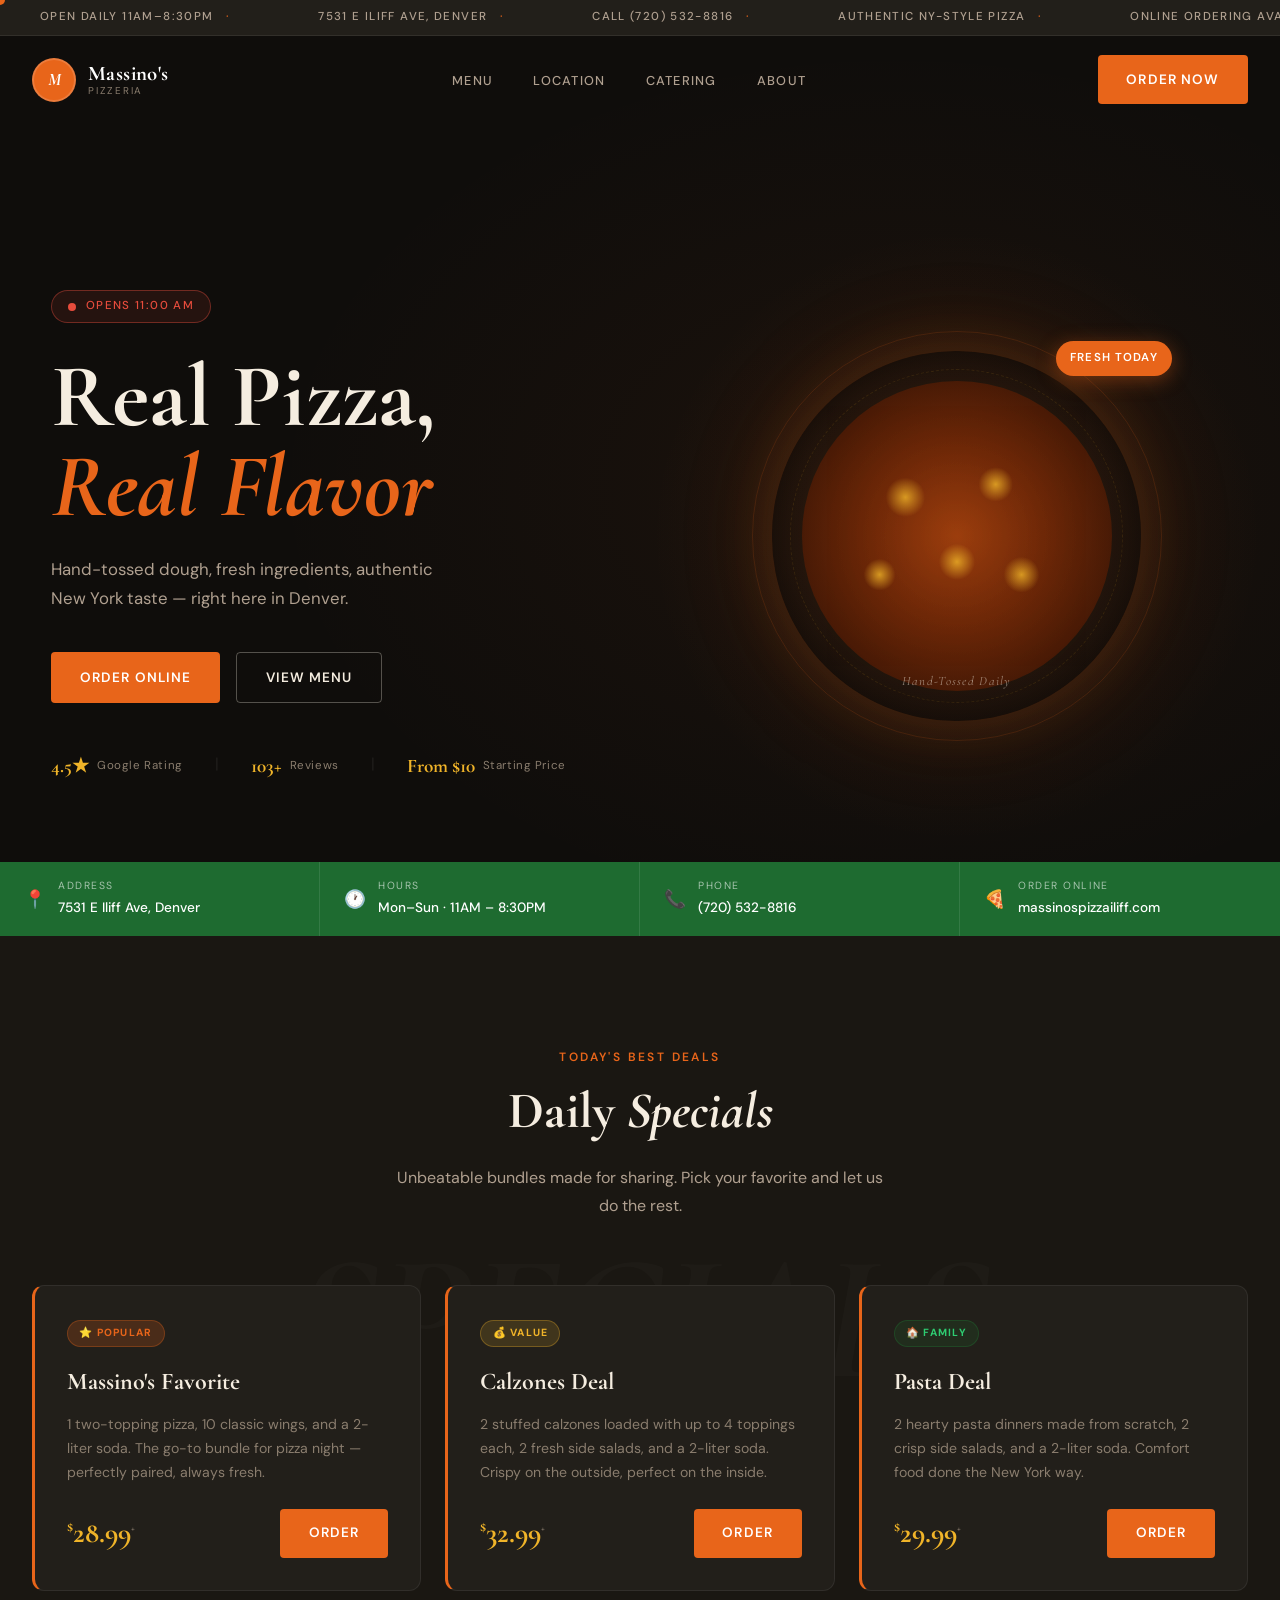
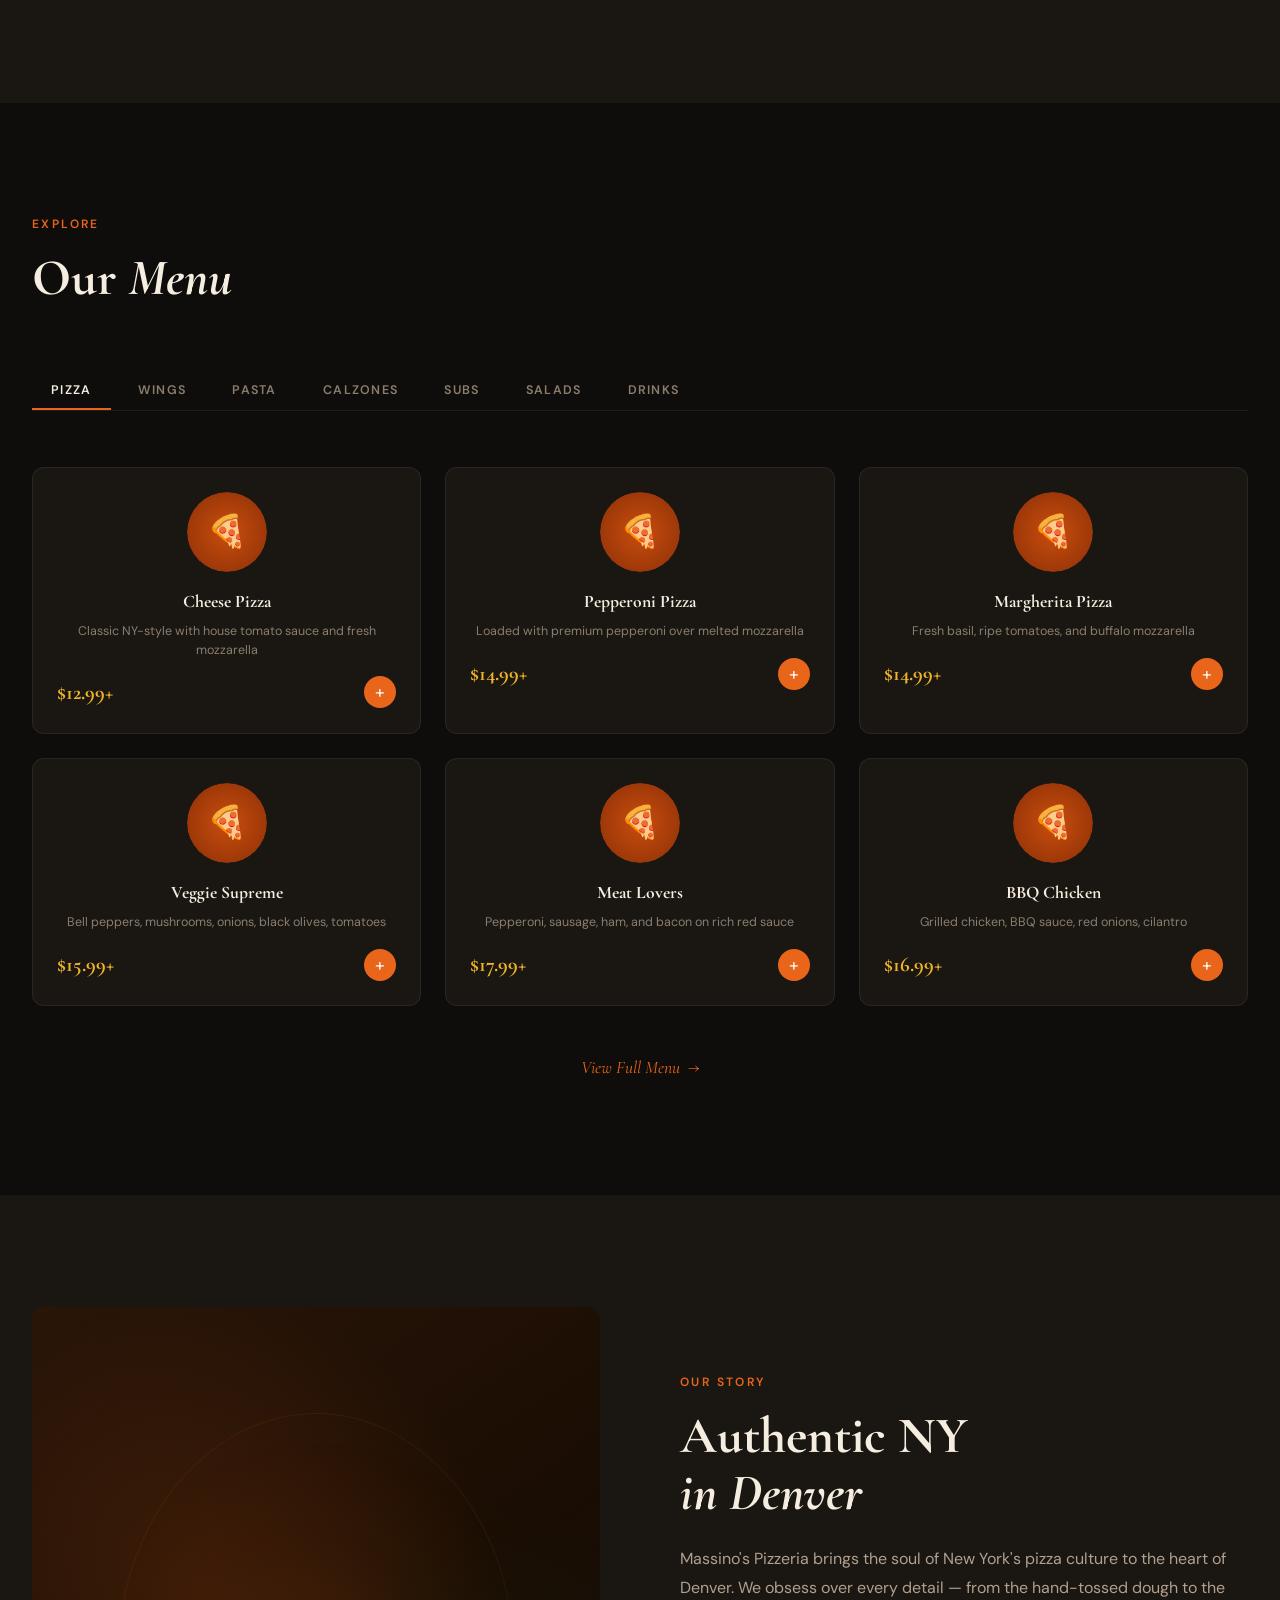
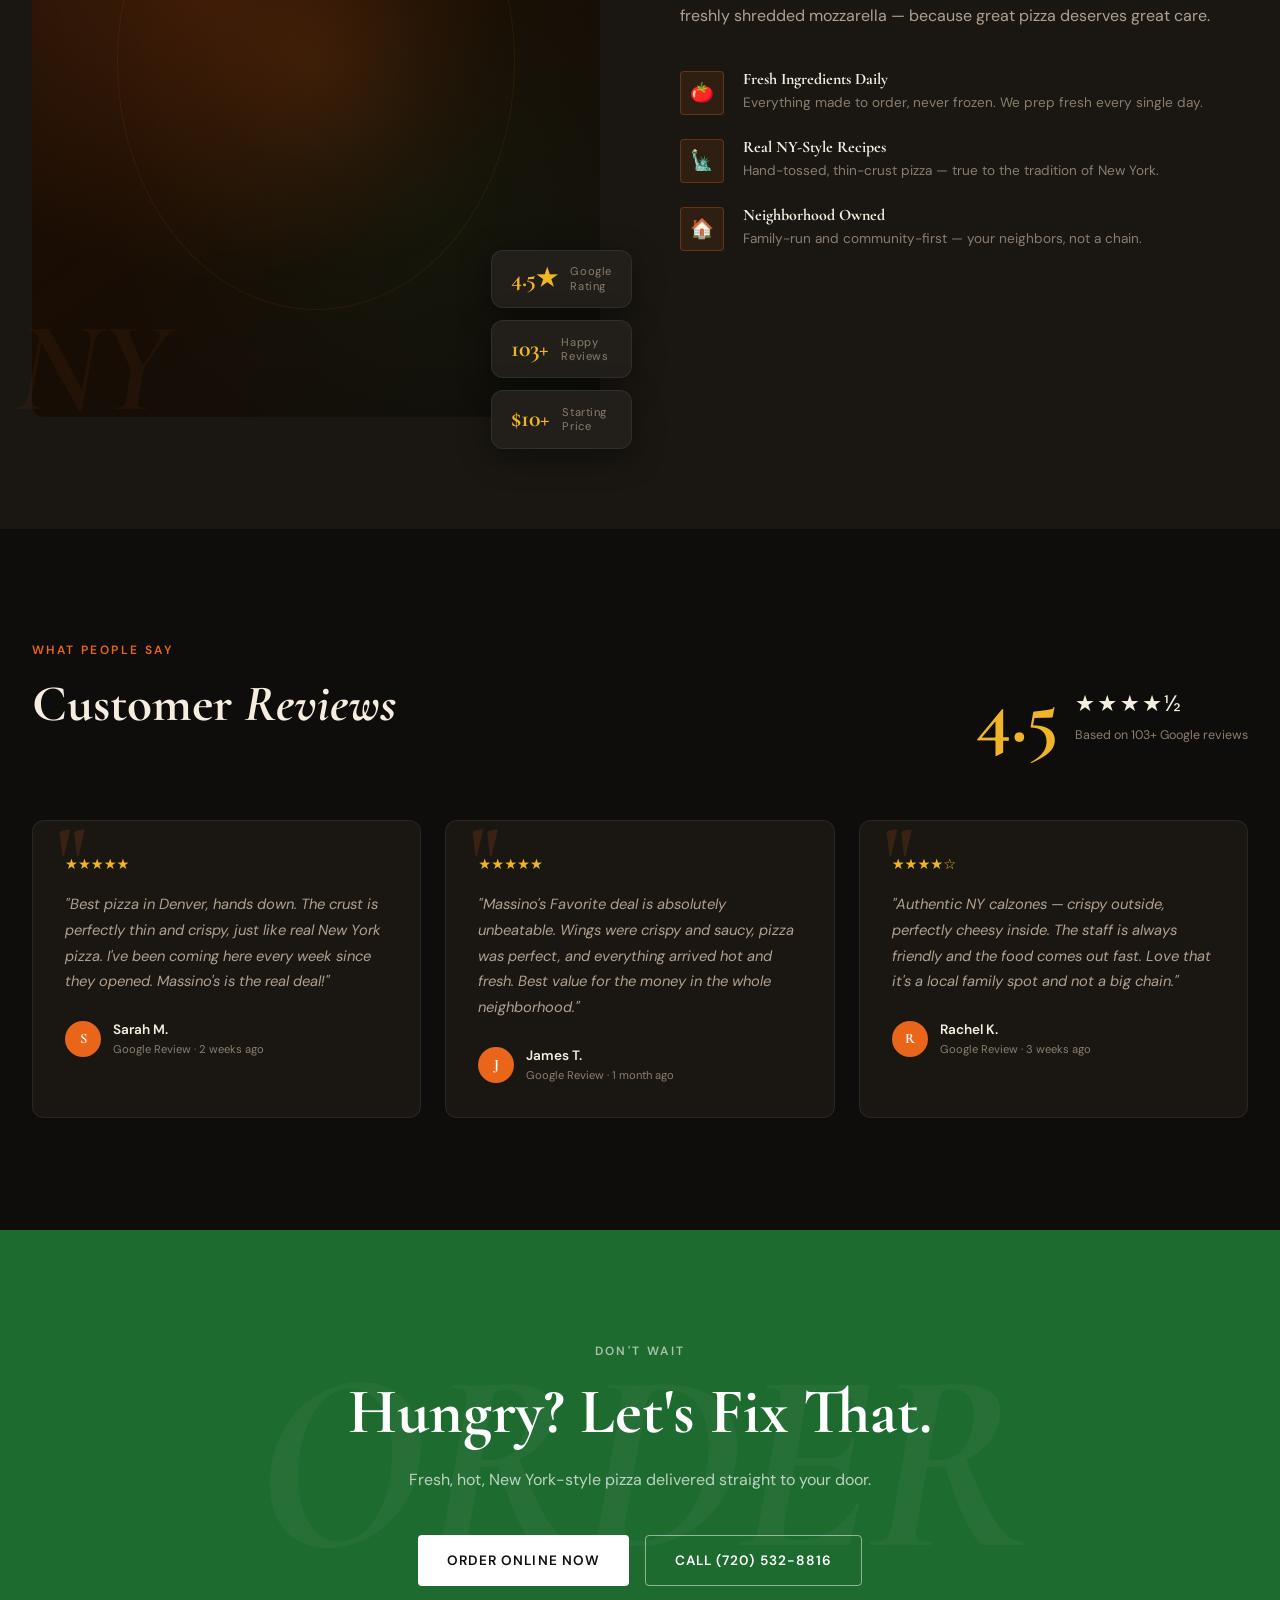
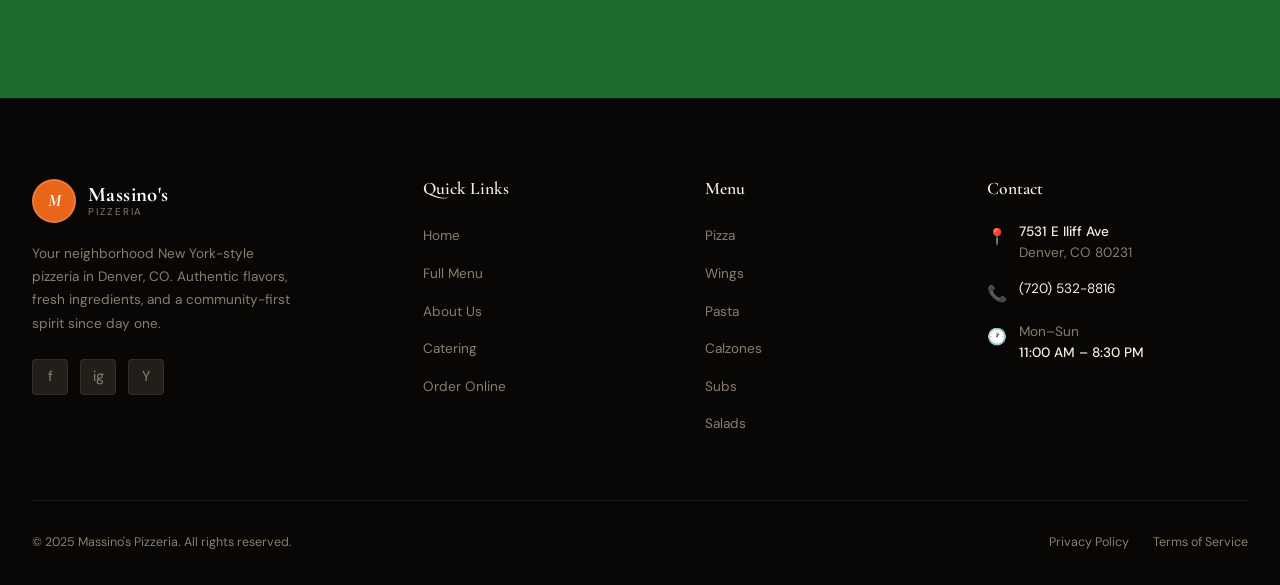
==== index.html @ 119d40a3 "Add Massino's Pizzeria complete website 5-page production-ready restaurant site: Home, Menu, About, " ====
<!DOCTYPE html>
<html lang="en">
<head>
  <meta charset="UTF-8" />
  <meta name="viewport" content="width=device-width, initial-scale=1.0" />
  <meta name="description" content="Massino's Pizzeria — Your Neighborhood NY Pizzeria in Denver, CO. Authentic New York-style pizza, calzones, pasta, and wings at 7531 E Iliff Ave." />
  <title>Massino's Pizzeria | Authentic NY-Style Pizza in Denver, CO</title>
  <link rel="stylesheet" href="styles.css" />
  <link rel="preconnect" href="https://fonts.googleapis.com" />
  <link rel="preconnect" href="https://fonts.gstatic.com" crossorigin />
  <link href="https://fonts.googleapis.com/css2?family=Cormorant+Garamond:ital,wght@0,400;0,600;0,700;1,400;1,700;1,900&family=DM+Sans:wght@300;400;500;600&display=swap" rel="stylesheet" />
</head>
<body>

<!-- Custom Cursor -->
<div id="cursor"></div>

<!-- Ticker -->
<div class="ticker-wrapper">
  <div class="ticker-track">
    <span class="ticker-item">Open Daily 11AM–8:30PM <span>·</span></span>
    <span class="ticker-item">7531 E Iliff Ave, Denver <span>·</span></span>
    <span class="ticker-item">Call (720) 532-8816 <span>·</span></span>
    <span class="ticker-item">Authentic NY-Style Pizza <span>·</span></span>
    <span class="ticker-item">Online Ordering Available <span>·</span></span>
    <span class="ticker-item">Google Rating 4.5★ <span>·</span></span>
    <span class="ticker-item">Fresh Ingredients Daily <span>·</span></span>
    <span class="ticker-item">Hand-Tossed Dough <span>·</span></span>
  </div>
</div>

<!-- Navigation -->
<nav class="nav" role="navigation" aria-label="Main navigation">
  <div class="nav-inner">
    <a href="index.html" class="nav-logo" aria-label="Massino's Pizzeria home">
      <div class="logo-badge">M</div>
      <div class="logo-text">
        <span class="logo-name">Massino's</span>
        <span class="logo-sub">Pizzeria</span>
      </div>
    </a>
    <ul class="nav-links" role="list">
      <li><a href="menu.html">Menu</a></li>
      <li><a href="about.html#location">Location</a></li>
      <li><a href="catering.html">Catering</a></li>
      <li><a href="about.html">About</a></li>
    </ul>
    <a href="menu.html" class="btn btn-primary nav-cta">Order Now</a>
    <button class="hamburger" aria-label="Open menu" aria-expanded="false">
      <span></span><span></span><span></span>
    </button>
  </div>
</nav>

<!-- Mobile Drawer -->
<div class="nav-drawer" role="dialog" aria-label="Mobile navigation">
  <a href="menu.html">Menu</a>
  <a href="about.html#location">Location</a>
  <a href="catering.html">Catering</a>
  <a href="about.html">About</a>
  <a href="menu.html" class="btn btn-primary mt-4">Order Now</a>
</div>

<!-- ==================== HERO ==================== -->
<section class="hero" aria-label="Hero">
  <div class="hero-left">
    <div class="hero-tag hero-animate">
      <div class="hero-tag-dot"></div>
      <span class="hero-tag-text">Open Now · Your Neighborhood NY Pizzeria</span>
    </div>

    <h1 class="hero-animate">
      Real Pizza,<br>
      <em>Real Flavor</em>
    </h1>

    <p class="hero-sub hero-animate">
      Hand-tossed dough, fresh ingredients, authentic New York taste — right here in Denver.
    </p>

    <div class="hero-ctas hero-animate">
      <a href="https://massinospizzailiff.com" target="_blank" rel="noopener" class="btn btn-primary">Order Online</a>
      <a href="menu.html" class="btn btn-ghost">View Menu</a>
    </div>

    <div class="hero-stats hero-animate">
      <div class="hero-stat">
        <span class="hero-stat-value">4.5★</span>
        <span class="hero-stat-label">Google Rating</span>
      </div>
      <span class="hero-stat-sep" aria-hidden="true">|</span>
      <div class="hero-stat">
        <span class="hero-stat-value">103+</span>
        <span class="hero-stat-label">Reviews</span>
      </div>
      <span class="hero-stat-sep" aria-hidden="true">|</span>
      <div class="hero-stat">
        <span class="hero-stat-value">From $10</span>
        <span class="hero-stat-label">Starting Price</span>
      </div>
    </div>
  </div>

  <div class="hero-right hero-animate">
    <div class="pizza-visual" aria-hidden="true">
      <div class="pizza-glow"></div>
      <div class="pizza-ring"></div>
      <div class="pizza-ring pizza-ring-2"></div>
      <div class="pizza-circle">
        <span class="pizza-label">Hand-Tossed Daily</span>
      </div>
      <div class="pizza-badge">Fresh Today</div>
    </div>
  </div>

  <!-- Info Bar -->
  <div class="hero-info-bar" aria-label="Business information">
    <div class="info-bar-item">
      <span class="info-bar-icon">📍</span>
      <div class="info-bar-content">
        <span class="info-bar-label">Address</span>
        <span class="info-bar-value">7531 E Iliff Ave, Denver</span>
      </div>
    </div>
    <div class="info-bar-item">
      <span class="info-bar-icon">🕐</span>
      <div class="info-bar-content">
        <span class="info-bar-label">Hours</span>
        <span class="info-bar-value">Mon–Sun · 11AM – 8:30PM</span>
      </div>
    </div>
    <div class="info-bar-item">
      <span class="info-bar-icon">📞</span>
      <div class="info-bar-content">
        <span class="info-bar-label">Phone</span>
        <span class="info-bar-value">(720) 532-8816</span>
      </div>
    </div>
    <div class="info-bar-item">
      <span class="info-bar-icon">🍕</span>
      <div class="info-bar-content">
        <span class="info-bar-label">Order Online</span>
        <span class="info-bar-value">massinospizzailiff.com</span>
      </div>
    </div>
  </div>
</section>

<!-- ==================== SPECIALS ==================== -->
<section class="specials" aria-label="Daily specials">
  <div class="container">
    <div class="section-header text-center">
      <span class="eyebrow reveal">Today's Best Deals</span>
      <h2 class="section-title reveal reveal-delay-1">Daily <em class="serif-italic">Specials</em></h2>
      <p class="reveal reveal-delay-2" style="max-width:500px;margin:0 auto;">Unbeatable bundles made for sharing. Pick your favorite and let us do the rest.</p>
    </div>

    <div class="specials-grid">
      <!-- Deal 1 -->
      <article class="deal-card reveal">
        <div class="deal-badge badge-popular">⭐ Popular</div>
        <div class="deal-name">Massino's Favorite</div>
        <div class="deal-desc">
          1 two-topping pizza, 10 classic wings, and a 2-liter soda. The go-to bundle for pizza night — perfectly paired, always fresh.
        </div>
        <div class="deal-footer">
          <div class="deal-price"><sup>$</sup>28.99<sup style="font-size:0.6rem;vertical-align:super;color:var(--muted)">+</sup></div>
          <a href="https://massinospizzailiff.com" target="_blank" rel="noopener" class="btn btn-primary">Order</a>
        </div>
      </article>

      <!-- Deal 2 -->
      <article class="deal-card reveal reveal-delay-2">
        <div class="deal-badge badge-value">💰 Value</div>
        <div class="deal-name">Calzones Deal</div>
        <div class="deal-desc">
          2 stuffed calzones loaded with up to 4 toppings each, 2 fresh side salads, and a 2-liter soda. Crispy on the outside, perfect on the inside.
        </div>
        <div class="deal-footer">
          <div class="deal-price"><sup>$</sup>32.99<sup style="font-size:0.6rem;vertical-align:super;color:var(--muted)">+</sup></div>
          <a href="https://massinospizzailiff.com" target="_blank" rel="noopener" class="btn btn-primary">Order</a>
        </div>
      </article>

      <!-- Deal 3 -->
      <article class="deal-card reveal reveal-delay-3">
        <div class="deal-badge badge-family">🏠 Family</div>
        <div class="deal-name">Pasta Deal</div>
        <div class="deal-desc">
          2 hearty pasta dinners made from scratch, 2 crisp side salads, and a 2-liter soda. Comfort food done the New York way.
        </div>
        <div class="deal-footer">
          <div class="deal-price"><sup>$</sup>29.99<sup style="font-size:0.6rem;vertical-align:super;color:var(--muted)">+</sup></div>
          <a href="https://massinospizzailiff.com" target="_blank" rel="noopener" class="btn btn-primary">Order</a>
        </div>
      </article>
    </div>
  </div>
</section>

<!-- ==================== MENU PREVIEW ==================== -->
<section class="menu-preview" id="menu-preview" aria-label="Menu preview">
  <div class="container">
    <div class="section-header">
      <span class="eyebrow reveal">Explore</span>
      <h2 class="section-title reveal reveal-delay-1">Our <em class="serif-italic">Menu</em></h2>
    </div>

    <div class="category-tabs home-tabs reveal" role="tablist" aria-label="Menu categories">
      <button class="tab-btn" data-tab="pizza" role="tab">Pizza</button>
      <button class="tab-btn" data-tab="wings" role="tab">Wings</button>
      <button class="tab-btn" data-tab="pasta" role="tab">Pasta</button>
      <button class="tab-btn" data-tab="calzones" role="tab">Calzones</button>
      <button class="tab-btn" data-tab="subs" role="tab">Subs</button>
      <button class="tab-btn" data-tab="salads" role="tab">Salads</button>
      <button class="tab-btn" data-tab="drinks" role="tab">Drinks</button>
    </div>

    <!-- Pizza -->
    <div class="menu-grid home-tab-content" data-tab-content="pizza">
      <article class="menu-item-card reveal">
        <div class="item-img"><div class="item-img-placeholder item-img-pizza">🍕</div></div>
        <div class="item-body">
          <div class="item-name">Cheese Pizza</div>
          <div class="item-desc">Classic NY-style with house tomato sauce and fresh mozzarella</div>
          <div class="item-footer">
            <span class="item-price">$12.99+</span>
            <a href="https://massinospizzailiff.com" target="_blank" rel="noopener" class="item-add-btn" aria-label="Order Cheese Pizza">+</a>
          </div>
        </div>
      </article>
      <article class="menu-item-card reveal reveal-delay-1">
        <div class="item-img"><div class="item-img-placeholder item-img-pizza">🍕</div></div>
        <div class="item-body">
          <div class="item-name">Pepperoni Pizza</div>
          <div class="item-desc">Loaded with premium pepperoni over melted mozzarella</div>
          <div class="item-footer">
            <span class="item-price">$14.99+</span>
            <a href="https://massinospizzailiff.com" target="_blank" rel="noopener" class="item-add-btn" aria-label="Order Pepperoni Pizza">+</a>
          </div>
        </div>
      </article>
      <article class="menu-item-card reveal reveal-delay-2">
        <div class="item-img"><div class="item-img-placeholder item-img-pizza">🍕</div></div>
        <div class="item-body">
          <div class="item-name">Margherita Pizza</div>
          <div class="item-desc">Fresh basil, ripe tomatoes, and buffalo mozzarella</div>
          <div class="item-footer">
            <span class="item-price">$14.99+</span>
            <a href="https://massinospizzailiff.com" target="_blank" rel="noopener" class="item-add-btn" aria-label="Order Margherita Pizza">+</a>
          </div>
        </div>
      </article>
      <article class="menu-item-card reveal reveal-delay-3">
        <div class="item-img"><div class="item-img-placeholder item-img-pizza">🍕</div></div>
        <div class="item-body">
          <div class="item-name">Veggie Supreme</div>
          <div class="item-desc">Bell peppers, mushrooms, onions, black olives, tomatoes</div>
          <div class="item-footer">
            <span class="item-price">$15.99+</span>
            <a href="https://massinospizzailiff.com" target="_blank" rel="noopener" class="item-add-btn" aria-label="Order Veggie Supreme">+</a>
          </div>
        </div>
      </article>
      <article class="menu-item-card reveal reveal-delay-4">
        <div class="item-img"><div class="item-img-placeholder item-img-pizza">🍕</div></div>
        <div class="item-body">
          <div class="item-name">Meat Lovers</div>
          <div class="item-desc">Pepperoni, sausage, ham, and bacon on rich red sauce</div>
          <div class="item-footer">
            <span class="item-price">$17.99+</span>
            <a href="https://massinospizzailiff.com" target="_blank" rel="noopener" class="item-add-btn" aria-label="Order Meat Lovers">+</a>
          </div>
        </div>
      </article>
      <article class="menu-item-card reveal reveal-delay-5">
        <div class="item-img"><div class="item-img-placeholder item-img-pizza">🍕</div></div>
        <div class="item-body">
          <div class="item-name">BBQ Chicken</div>
          <div class="item-desc">Grilled chicken, BBQ sauce, red onions, cilantro</div>
          <div class="item-footer">
            <span class="item-price">$16.99+</span>
            <a href="https://massinospizzailiff.com" target="_blank" rel="noopener" class="item-add-btn" aria-label="Order BBQ Chicken Pizza">+</a>
          </div>
        </div>
      </article>
    </div>

    <!-- Wings -->
    <div class="menu-grid home-tab-content" data-tab-content="wings">
      <article class="menu-item-card reveal">
        <div class="item-img"><div class="item-img-placeholder item-img-wings">🍗</div></div>
        <div class="item-body">
          <div class="item-name">Buffalo Wings</div>
          <div class="item-desc">Classic buffalo sauce, crispy fried, served with bleu cheese</div>
          <div class="item-footer">
            <span class="item-price">$10.99+</span>
            <a href="https://massinospizzailiff.com" target="_blank" rel="noopener" class="item-add-btn">+</a>
          </div>
        </div>
      </article>
      <article class="menu-item-card reveal reveal-delay-1">
        <div class="item-img"><div class="item-img-placeholder item-img-wings">🍗</div></div>
        <div class="item-body">
          <div class="item-name">Garlic Parmesan</div>
          <div class="item-desc">Buttery garlic parmesan glaze, crispy and golden</div>
          <div class="item-footer">
            <span class="item-price">$11.99+</span>
            <a href="https://massinospizzailiff.com" target="_blank" rel="noopener" class="item-add-btn">+</a>
          </div>
        </div>
      </article>
      <article class="menu-item-card reveal reveal-delay-2">
        <div class="item-img"><div class="item-img-placeholder item-img-wings">🍗</div></div>
        <div class="item-body">
          <div class="item-name">BBQ Wings</div>
          <div class="item-desc">Smoky sweet BBQ sauce on perfectly cooked wings</div>
          <div class="item-footer">
            <span class="item-price">$10.99+</span>
            <a href="https://massinospizzailiff.com" target="_blank" rel="noopener" class="item-add-btn">+</a>
          </div>
        </div>
      </article>
      <article class="menu-item-card reveal reveal-delay-3">
        <div class="item-img"><div class="item-img-placeholder item-img-wings">🍗</div></div>
        <div class="item-body">
          <div class="item-name">Honey Hot Wings</div>
          <div class="item-desc">Sweet honey with a slow-building kick of heat</div>
          <div class="item-footer">
            <span class="item-price">$11.99+</span>
            <a href="https://massinospizzailiff.com" target="_blank" rel="noopener" class="item-add-btn">+</a>
          </div>
        </div>
      </article>
      <article class="menu-item-card reveal reveal-delay-4">
        <div class="item-img"><div class="item-img-placeholder item-img-wings">🍗</div></div>
        <div class="item-body">
          <div class="item-name">Lemon Pepper</div>
          <div class="item-desc">Zesty lemon pepper seasoning, light and bright</div>
          <div class="item-footer">
            <span class="item-price">$11.99+</span>
            <a href="https://massinospizzailiff.com" target="_blank" rel="noopener" class="item-add-btn">+</a>
          </div>
        </div>
      </article>
      <article class="menu-item-card reveal reveal-delay-5">
        <div class="item-img"><div class="item-img-placeholder item-img-wings">🍗</div></div>
        <div class="item-body">
          <div class="item-name">Plain Wings</div>
          <div class="item-desc">Perfectly seasoned, no sauce — let the crunch speak</div>
          <div class="item-footer">
            <span class="item-price">$9.99+</span>
            <a href="https://massinospizzailiff.com" target="_blank" rel="noopener" class="item-add-btn">+</a>
          </div>
        </div>
      </article>
    </div>

    <!-- Pasta -->
    <div class="menu-grid home-tab-content" data-tab-content="pasta">
      <article class="menu-item-card reveal">
        <div class="item-img"><div class="item-img-placeholder item-img-pasta">🍝</div></div>
        <div class="item-body">
          <div class="item-name">Spaghetti Marinara</div>
          <div class="item-desc">Al dente spaghetti tossed in house-made marinara sauce</div>
          <div class="item-footer">
            <span class="item-price">$13.99</span>
            <a href="https://massinospizzailiff.com" target="_blank" rel="noopener" class="item-add-btn">+</a>
          </div>
        </div>
      </article>
      <article class="menu-item-card reveal reveal-delay-1">
        <div class="item-img"><div class="item-img-placeholder item-img-pasta">🍝</div></div>
        <div class="item-body">
          <div class="item-name">Penne Bolognese</div>
          <div class="item-desc">Slow-cooked meat sauce over ridged penne pasta</div>
          <div class="item-footer">
            <span class="item-price">$14.99</span>
            <a href="https://massinospizzailiff.com" target="_blank" rel="noopener" class="item-add-btn">+</a>
          </div>
        </div>
      </article>
      <article class="menu-item-card reveal reveal-delay-2">
        <div class="item-img"><div class="item-img-placeholder item-img-pasta">🍝</div></div>
        <div class="item-body">
          <div class="item-name">Fettuccine Alfredo</div>
          <div class="item-desc">Silky cream sauce, parmesan, fresh herbs</div>
          <div class="item-footer">
            <span class="item-price">$13.99</span>
            <a href="https://massinospizzailiff.com" target="_blank" rel="noopener" class="item-add-btn">+</a>
          </div>
        </div>
      </article>
      <article class="menu-item-card reveal reveal-delay-3">
        <div class="item-img"><div class="item-img-placeholder item-img-pasta">🍝</div></div>
        <div class="item-body">
          <div class="item-name">Baked Ziti</div>
          <div class="item-desc">Ziti baked with ricotta, marinara, and melted mozzarella</div>
          <div class="item-footer">
            <span class="item-price">$14.99</span>
            <a href="https://massinospizzailiff.com" target="_blank" rel="noopener" class="item-add-btn">+</a>
          </div>
        </div>
      </article>
      <article class="menu-item-card reveal reveal-delay-4">
        <div class="item-img"><div class="item-img-placeholder item-img-pasta">🍝</div></div>
        <div class="item-body">
          <div class="item-name">Chicken Parmigiana</div>
          <div class="item-desc">Breaded chicken, marinara, melted mozzarella over spaghetti</div>
          <div class="item-footer">
            <span class="item-price">$16.99</span>
            <a href="https://massinospizzailiff.com" target="_blank" rel="noopener" class="item-add-btn">+</a>
          </div>
        </div>
      </article>
      <article class="menu-item-card reveal reveal-delay-5">
        <div class="item-img"><div class="item-img-placeholder item-img-pasta">🍝</div></div>
        <div class="item-body">
          <div class="item-name">Lasagna</div>
          <div class="item-desc">Layered meat lasagna with béchamel and house marinara</div>
          <div class="item-footer">
            <span class="item-price">$15.99</span>
            <a href="https://massinospizzailiff.com" target="_blank" rel="noopener" class="item-add-btn">+</a>
          </div>
        </div>
      </article>
    </div>

    <!-- Calzones -->
    <div class="menu-grid home-tab-content" data-tab-content="calzones">
      <article class="menu-item-card reveal">
        <div class="item-img"><div class="item-img-placeholder item-img-calzone">🫓</div></div>
        <div class="item-body">
          <div class="item-name">Classic Calzone</div>
          <div class="item-desc">Ricotta, mozzarella, and your choice of 2 toppings</div>
          <div class="item-footer">
            <span class="item-price">$14.99+</span>
            <a href="https://massinospizzailiff.com" target="_blank" rel="noopener" class="item-add-btn">+</a>
          </div>
        </div>
      </article>
      <article class="menu-item-card reveal reveal-delay-1">
        <div class="item-img"><div class="item-img-placeholder item-img-calzone">🫓</div></div>
        <div class="item-body">
          <div class="item-name">Meat Calzone</div>
          <div class="item-desc">Pepperoni, sausage, ham, ricotta, mozzarella</div>
          <div class="item-footer">
            <span class="item-price">$16.99+</span>
            <a href="https://massinospizzailiff.com" target="_blank" rel="noopener" class="item-add-btn">+</a>
          </div>
        </div>
      </article>
      <article class="menu-item-card reveal reveal-delay-2">
        <div class="item-img"><div class="item-img-placeholder item-img-calzone">🫓</div></div>
        <div class="item-body">
          <div class="item-name">Veggie Calzone</div>
          <div class="item-desc">Spinach, mushrooms, peppers, ricotta, fresh mozzarella</div>
          <div class="item-footer">
            <span class="item-price">$15.99</span>
            <a href="https://massinospizzailiff.com" target="_blank" rel="noopener" class="item-add-btn">+</a>
          </div>
        </div>
      </article>
      <article class="menu-item-card reveal reveal-delay-3">
        <div class="item-img"><div class="item-img-placeholder item-img-calzone">🫓</div></div>
        <div class="item-body">
          <div class="item-name">Chicken Calzone</div>
          <div class="item-desc">Grilled chicken, roasted garlic, spinach, and mozzarella</div>
          <div class="item-footer">
            <span class="item-price">$16.99</span>
            <a href="https://massinospizzailiff.com" target="_blank" rel="noopener" class="item-add-btn">+</a>
          </div>
        </div>
      </article>
      <article class="menu-item-card reveal reveal-delay-4">
        <div class="item-img"><div class="item-img-placeholder item-img-calzone">🫓</div></div>
        <div class="item-body">
          <div class="item-name">Stromboli</div>
          <div class="item-desc">Rolled dough stuffed with Italian meats and provolone</div>
          <div class="item-footer">
            <span class="item-price">$15.99+</span>
            <a href="https://massinospizzailiff.com" target="_blank" rel="noopener" class="item-add-btn">+</a>
          </div>
        </div>
      </article>
      <article class="menu-item-card reveal reveal-delay-5">
        <div class="item-img"><div class="item-img-placeholder item-img-calzone">🫓</div></div>
        <div class="item-body">
          <div class="item-name">Buffalo Chicken Calzone</div>
          <div class="item-desc">Buffalo chicken, bleu cheese, celery, and mozzarella</div>
          <div class="item-footer">
            <span class="item-price">$16.99</span>
            <a href="https://massinospizzailiff.com" target="_blank" rel="noopener" class="item-add-btn">+</a>
          </div>
        </div>
      </article>
    </div>

    <!-- Subs -->
    <div class="menu-grid home-tab-content" data-tab-content="subs">
      <article class="menu-item-card reveal">
        <div class="item-img"><div class="item-img-placeholder item-img-sub">🥖</div></div>
        <div class="item-body">
          <div class="item-name">Italian Sub</div>
          <div class="item-desc">Ham, salami, capicola, provolone, lettuce, tomato</div>
          <div class="item-footer">
            <span class="item-price">$10.99</span>
            <a href="https://massinospizzailiff.com" target="_blank" rel="noopener" class="item-add-btn">+</a>
          </div>
        </div>
      </article>
      <article class="menu-item-card reveal reveal-delay-1">
        <div class="item-img"><div class="item-img-placeholder item-img-sub">🥖</div></div>
        <div class="item-body">
          <div class="item-name">Chicken Parm Sub</div>
          <div class="item-desc">Crispy chicken, marinara, and melted mozzarella on a hoagie</div>
          <div class="item-footer">
            <span class="item-price">$12.99</span>
            <a href="https://massinospizzailiff.com" target="_blank" rel="noopener" class="item-add-btn">+</a>
          </div>
        </div>
      </article>
      <article class="menu-item-card reveal reveal-delay-2">
        <div class="item-img"><div class="item-img-placeholder item-img-sub">🥖</div></div>
        <div class="item-body">
          <div class="item-name">Meatball Sub</div>
          <div class="item-desc">House-made meatballs, marinara sauce, melted provolone</div>
          <div class="item-footer">
            <span class="item-price">$11.99</span>
            <a href="https://massinospizzailiff.com" target="_blank" rel="noopener" class="item-add-btn">+</a>
          </div>
        </div>
      </article>
      <article class="menu-item-card reveal reveal-delay-3">
        <div class="item-img"><div class="item-img-placeholder item-img-sub">🥖</div></div>
        <div class="item-body">
          <div class="item-name">Philly Cheesesteak</div>
          <div class="item-desc">Sliced beef, peppers, onions, and melted cheese whiz</div>
          <div class="item-footer">
            <span class="item-price">$13.99</span>
            <a href="https://massinospizzailiff.com" target="_blank" rel="noopener" class="item-add-btn">+</a>
          </div>
        </div>
      </article>
      <article class="menu-item-card reveal reveal-delay-4">
        <div class="item-img"><div class="item-img-placeholder item-img-sub">🥖</div></div>
        <div class="item-body">
          <div class="item-name">Turkey Club Sub</div>
          <div class="item-desc">Turkey breast, bacon, Swiss, lettuce, tomato, avocado</div>
          <div class="item-footer">
            <span class="item-price">$12.99</span>
            <a href="https://massinospizzailiff.com" target="_blank" rel="noopener" class="item-add-btn">+</a>
          </div>
        </div>
      </article>
      <article class="menu-item-card reveal reveal-delay-5">
        <div class="item-img"><div class="item-img-placeholder item-img-sub">🥖</div></div>
        <div class="item-body">
          <div class="item-name">Veggie Sub</div>
          <div class="item-desc">Roasted vegetables, fresh mozzarella, pesto, balsamic</div>
          <div class="item-footer">
            <span class="item-price">$10.99</span>
            <a href="https://massinospizzailiff.com" target="_blank" rel="noopener" class="item-add-btn">+</a>
          </div>
        </div>
      </article>
    </div>

    <!-- Salads -->
    <div class="menu-grid home-tab-content" data-tab-content="salads">
      <article class="menu-item-card reveal">
        <div class="item-img"><div class="item-img-placeholder item-img-salad">🥗</div></div>
        <div class="item-body">
          <div class="item-name">Garden Salad</div>
          <div class="item-desc">Mixed greens, tomatoes, cucumbers, croutons, choice of dressing</div>
          <div class="item-footer">
            <span class="item-price">$7.99</span>
            <a href="https://massinospizzailiff.com" target="_blank" rel="noopener" class="item-add-btn">+</a>
          </div>
        </div>
      </article>
      <article class="menu-item-card reveal reveal-delay-1">
        <div class="item-img"><div class="item-img-placeholder item-img-salad">🥗</div></div>
        <div class="item-body">
          <div class="item-name">Caesar Salad</div>
          <div class="item-desc">Romaine, house Caesar dressing, parmesan, croutons</div>
          <div class="item-footer">
            <span class="item-price">$8.99</span>
            <a href="https://massinospizzailiff.com" target="_blank" rel="noopener" class="item-add-btn">+</a>
          </div>
        </div>
      </article>
      <article class="menu-item-card reveal reveal-delay-2">
        <div class="item-img"><div class="item-img-placeholder item-img-salad">🥗</div></div>
        <div class="item-body">
          <div class="item-name">Antipasto Salad</div>
          <div class="item-desc">Mixed greens, salami, pepperoncini, olives, provolone</div>
          <div class="item-footer">
            <span class="item-price">$10.99</span>
            <a href="https://massinospizzailiff.com" target="_blank" rel="noopener" class="item-add-btn">+</a>
          </div>
        </div>
      </article>
      <article class="menu-item-card reveal reveal-delay-3">
        <div class="item-img"><div class="item-img-placeholder item-img-salad">🥗</div></div>
        <div class="item-body">
          <div class="item-name">Grilled Chicken Salad</div>
          <div class="item-desc">Fresh grilled chicken over romaine with Italian dressing</div>
          <div class="item-footer">
            <span class="item-price">$11.99</span>
            <a href="https://massinospizzailiff.com" target="_blank" rel="noopener" class="item-add-btn">+</a>
          </div>
        </div>
      </article>
      <article class="menu-item-card reveal reveal-delay-4">
        <div class="item-img"><div class="item-img-placeholder item-img-salad">🥗</div></div>
        <div class="item-body">
          <div class="item-name">Greek Salad</div>
          <div class="item-desc">Feta, olives, red onion, tomatoes, cucumbers, Greek dressing</div>
          <div class="item-footer">
            <span class="item-price">$10.99</span>
            <a href="https://massinospizzailiff.com" target="_blank" rel="noopener" class="item-add-btn">+</a>
          </div>
        </div>
      </article>
      <article class="menu-item-card reveal reveal-delay-5">
        <div class="item-img"><div class="item-img-placeholder item-img-salad">🥗</div></div>
        <div class="item-body">
          <div class="item-name">Side Salad</div>
          <div class="item-desc">Small house salad, perfect alongside any entrée</div>
          <div class="item-footer">
            <span class="item-price">$4.99</span>
            <a href="https://massinospizzailiff.com" target="_blank" rel="noopener" class="item-add-btn">+</a>
          </div>
        </div>
      </article>
    </div>

    <!-- Drinks -->
    <div class="menu-grid home-tab-content" data-tab-content="drinks">
      <article class="menu-item-card reveal">
        <div class="item-img"><div class="item-img-placeholder item-img-drink">🥤</div></div>
        <div class="item-body">
          <div class="item-name">2-Liter Soda</div>
          <div class="item-desc">Coke, Diet Coke, Sprite, Lemonade, or Root Beer</div>
          <div class="item-footer">
            <span class="item-price">$3.99</span>
            <a href="https://massinospizzailiff.com" target="_blank" rel="noopener" class="item-add-btn">+</a>
          </div>
        </div>
      </article>
      <article class="menu-item-card reveal reveal-delay-1">
        <div class="item-img"><div class="item-img-placeholder item-img-drink">🥤</div></div>
        <div class="item-body">
          <div class="item-name">Bottled Water</div>
          <div class="item-desc">Ice-cold purified water</div>
          <div class="item-footer">
            <span class="item-price">$1.99</span>
            <a href="https://massinospizzailiff.com" target="_blank" rel="noopener" class="item-add-btn">+</a>
          </div>
        </div>
      </article>
      <article class="menu-item-card reveal reveal-delay-2">
        <div class="item-img"><div class="item-img-placeholder item-img-drink">🥤</div></div>
        <div class="item-body">
          <div class="item-name">Fountain Drink</div>
          <div class="item-desc">Small, medium, or large — your choice of flavors</div>
          <div class="item-footer">
            <span class="item-price">$2.49+</span>
            <a href="https://massinospizzailiff.com" target="_blank" rel="noopener" class="item-add-btn">+</a>
          </div>
        </div>
      </article>
    </div>

    <div class="menu-view-all mt-6 reveal">
      <a href="menu.html">View Full Menu</a>
    </div>
  </div>
</section>

<!-- ==================== ABOUT SNIPPET ==================== -->
<section class="about-snippet" aria-label="About us">
  <div class="container">
    <div class="about-grid">
      <div class="about-visual reveal">
        <div class="about-visual-main" aria-hidden="true"></div>
        <div class="about-visual-deco" aria-hidden="true">NY</div>
        <div class="about-stat-cards" aria-label="Restaurant stats">
          <div class="about-stat-card">
            <div class="about-stat-card-value">4.5★</div>
            <div class="about-stat-card-label">Google<br>Rating</div>
          </div>
          <div class="about-stat-card">
            <div class="about-stat-card-value">103+</div>
            <div class="about-stat-card-label">Happy<br>Reviews</div>
          </div>
          <div class="about-stat-card">
            <div class="about-stat-card-value">$10+</div>
            <div class="about-stat-card-label">Starting<br>Price</div>
          </div>
        </div>
      </div>

      <div class="about-content">
        <span class="eyebrow reveal">Our Story</span>
        <h2 class="section-title reveal reveal-delay-1">Authentic NY<br><em class="serif-italic">in Denver</em></h2>
        <p class="reveal reveal-delay-2">
          Massino's Pizzeria brings the soul of New York's pizza culture to the heart of Denver. We obsess over every detail — from the hand-tossed dough to the freshly shredded mozzarella — because great pizza deserves great care.
        </p>
        <div class="about-features">
          <div class="about-feature reveal reveal-delay-2">
            <div class="about-feature-icon">🍅</div>
            <div class="about-feature-text">
              <h4>Fresh Ingredients Daily</h4>
              <p>Everything made to order, never frozen. We prep fresh every single day.</p>
            </div>
          </div>
          <div class="about-feature reveal reveal-delay-3">
            <div class="about-feature-icon">🗽</div>
            <div class="about-feature-text">
              <h4>Real NY-Style Recipes</h4>
              <p>Hand-tossed, thin-crust pizza — true to the tradition of New York.</p>
            </div>
          </div>
          <div class="about-feature reveal reveal-delay-4">
            <div class="about-feature-icon">🏠</div>
            <div class="about-feature-text">
              <h4>Neighborhood Owned</h4>
              <p>Family-run and community-first — your neighbors, not a chain.</p>
            </div>
          </div>
        </div>
        <a href="about.html" class="btn btn-ghost mt-6 reveal reveal-delay-5">Learn Our Story</a>
      </div>
    </div>
  </div>
</section>

<!-- ==================== REVIEWS ==================== -->
<section class="reviews" aria-label="Customer reviews">
  <div class="container">
    <div class="reviews-header">
      <div>
        <span class="eyebrow reveal">What People Say</span>
        <h2 class="section-title reveal reveal-delay-1">Customer <em class="serif-italic">Reviews</em></h2>
      </div>
      <div class="rating-display reveal">
        <div class="rating-number">4.5</div>
        <div>
          <div class="rating-stars">★★★★½</div>
          <div class="rating-count">Based on 103+ Google reviews</div>
        </div>
      </div>
    </div>

    <div class="reviews-grid">
      <article class="review-card reveal">
        <div class="review-stars">★★★★★</div>
        <p class="review-text">
          "Best pizza in Denver, hands down. The crust is perfectly thin and crispy, just like real New York pizza. I've been coming here every week since they opened. Massino's is the real deal!"
        </p>
        <div class="reviewer">
          <div class="reviewer-avatar">S</div>
          <div>
            <div class="reviewer-name">Sarah M.</div>
            <div class="reviewer-tag">Google Review · 2 weeks ago</div>
          </div>
        </div>
      </article>

      <article class="review-card reveal reveal-delay-2">
        <div class="review-stars">★★★★★</div>
        <p class="review-text">
          "Massino's Favorite deal is absolutely unbeatable. Wings were crispy and saucy, pizza was perfect, and everything arrived hot and fresh. Best value for the money in the whole neighborhood."
        </p>
        <div class="reviewer">
          <div class="reviewer-avatar">J</div>
          <div>
            <div class="reviewer-name">James T.</div>
            <div class="reviewer-tag">Google Review · 1 month ago</div>
          </div>
        </div>
      </article>

      <article class="review-card reveal reveal-delay-3">
        <div class="review-stars">★★★★☆</div>
        <p class="review-text">
          "Authentic NY calzones — crispy outside, perfectly cheesy inside. The staff is always friendly and the food comes out fast. Love that it's a local family spot and not a big chain."
        </p>
        <div class="reviewer">
          <div class="reviewer-avatar">R</div>
          <div>
            <div class="reviewer-name">Rachel K.</div>
            <div class="reviewer-tag">Google Review · 3 weeks ago</div>
          </div>
        </div>
      </article>
    </div>
  </div>
</section>

<!-- ==================== ORDER CTA BANNER ==================== -->
<section class="cta-banner" aria-label="Order now call to action">
  <div class="cta-banner-bg" aria-hidden="true">ORDER</div>
  <div class="container" style="position:relative;z-index:2;">
    <span class="eyebrow reveal" style="color:rgba(255,255,255,0.6);">Don't Wait</span>
    <h2 class="reveal reveal-delay-1">Hungry? Let's Fix That.</h2>
    <p class="reveal reveal-delay-2">Fresh, hot, New York-style pizza delivered straight to your door.</p>
    <div class="cta-banner-btns reveal reveal-delay-3">
      <a href="https://massinospizzailiff.com" target="_blank" rel="noopener" class="btn btn-white">Order Online Now</a>
      <a href="tel:+17205328816" class="btn btn-outline-white">Call (720) 532-8816</a>
    </div>
  </div>
</section>

<!-- ==================== FOOTER ==================== -->
<footer class="footer" role="contentinfo">
  <div class="container">
    <div class="footer-grid">
      <!-- Brand -->
      <div class="footer-brand">
        <div class="footer-logo">
          <div class="logo-badge">M</div>
          <div class="logo-text">
            <span class="logo-name">Massino's</span>
            <span class="logo-sub">Pizzeria</span>
          </div>
        </div>
        <p class="footer-desc">Your neighborhood New York-style pizzeria in Denver, CO. Authentic flavors, fresh ingredients, and a community-first spirit since day one.</p>
        <div class="footer-social">
          <a href="#" class="social-link" aria-label="Facebook">f</a>
          <a href="#" class="social-link" aria-label="Instagram">ig</a>
          <a href="#" class="social-link" aria-label="Yelp">Y</a>
        </div>
      </div>

      <!-- Quick Links -->
      <div class="footer-col">
        <h4>Quick Links</h4>
        <ul class="footer-links">
          <li><a href="index.html">Home</a></li>
          <li><a href="menu.html">Full Menu</a></li>
          <li><a href="about.html">About Us</a></li>
          <li><a href="catering.html">Catering</a></li>
          <li><a href="https://massinospizzailiff.com" target="_blank" rel="noopener">Order Online</a></li>
        </ul>
      </div>

      <!-- Menu Categories -->
      <div class="footer-col">
        <h4>Menu</h4>
        <ul class="footer-links">
          <li><a href="menu.html#pizza">Pizza</a></li>
          <li><a href="menu.html#wings">Wings</a></li>
          <li><a href="menu.html#pasta">Pasta</a></li>
          <li><a href="menu.html#calzones">Calzones</a></li>
          <li><a href="menu.html#subs">Subs</a></li>
          <li><a href="menu.html#salads">Salads</a></li>
        </ul>
      </div>

      <!-- Contact -->
      <div class="footer-col">
        <h4>Contact</h4>
        <div class="footer-contact-item">
          <span class="footer-contact-icon">📍</span>
          <div class="footer-contact-text">
            <strong>7531 E Iliff Ave</strong><br>
            Denver, CO 80231
          </div>
        </div>
        <div class="footer-contact-item">
          <span class="footer-contact-icon">📞</span>
          <div class="footer-contact-text">
            <a href="tel:+17205328816" style="color:var(--cream);">(720) 532-8816</a>
          </div>
        </div>
        <div class="footer-contact-item">
          <span class="footer-contact-icon">🕐</span>
          <div class="footer-contact-text">
            Mon–Sun<br>
            <strong>11:00 AM – 8:30 PM</strong>
          </div>
        </div>
      </div>
    </div>

    <div class="footer-bottom">
      <span class="footer-copy">© 2025 Massino's Pizzeria. All rights reserved.</span>
      <div class="footer-legal">
        <a href="#">Privacy Policy</a>
        <a href="#">Terms of Service</a>
      </div>
    </div>
  </div>
</footer>

<script src="main.js"></script>
</body>
</html>
---- styles.css ----
/* =========================================
   MASSINO'S PIZZERIA — styles.css
   ========================================= */

@import url('https://fonts.googleapis.com/css2?family=Cormorant+Garamond:ital,wght@0,400;0,600;0,700;1,400;1,700;1,900&family=DM+Sans:wght@300;400;500;600&display=swap');

/* =========== CSS VARIABLES =========== */
:root {
  --black: #0f0d0b;
  --dark: #1a1712;
  --dark-2: #221f1a;
  --ember: #e8651a;
  --ember-dark: #c94d0e;
  --ember-glow: rgba(232, 101, 26, 0.15);
  --green: #1e6b30;
  --green-dark: #155224;
  --green-light: rgba(30, 107, 48, 0.15);
  --cream: #f5ede0;
  --muted: #8a7d6e;
  --muted-light: #b0a090;
  --cheese: #f0b429;
  --white: #ffffff;
  --border: rgba(255,255,255,0.07);
  --border-ember: rgba(232,101,26,0.3);

  --font-serif: 'Cormorant Garamond', Georgia, serif;
  --font-sans: 'DM Sans', system-ui, sans-serif;

  --radius: 4px;
  --radius-lg: 12px;
  --transition: all 0.3s cubic-bezier(0.4, 0, 0.2, 1);
  --transition-slow: all 0.6s cubic-bezier(0.4, 0, 0.2, 1);
}

/* =========== RESET & BASE =========== */
*, *::before, *::after { box-sizing: border-box; margin: 0; padding: 0; }

html {
  scroll-behavior: smooth;
  font-size: 16px;
}

body {
  background-color: var(--black);
  color: var(--cream);
  font-family: var(--font-sans);
  font-weight: 400;
  line-height: 1.6;
  overflow-x: hidden;
  cursor: none;
}

/* =========== CUSTOM SCROLLBAR =========== */
::-webkit-scrollbar { width: 6px; }
::-webkit-scrollbar-track { background: var(--black); }
::-webkit-scrollbar-thumb {
  background: var(--ember);
  border-radius: 3px;
}
::-webkit-scrollbar-thumb:hover { background: var(--ember-dark); }

/* =========== CUSTOM CURSOR =========== */
#cursor {
  width: 10px;
  height: 10px;
  background: var(--ember);
  border-radius: 50%;
  position: fixed;
  top: 0; left: 0;
  pointer-events: none;
  z-index: 99999;
  transform: translate(-50%, -50%);
  transition: width 0.2s, height 0.2s, background 0.2s;
  mix-blend-mode: normal;
}
#cursor.hovering {
  width: 28px;
  height: 28px;
  background: rgba(232,101,26,0.4);
  border: 1.5px solid var(--ember);
}
@media (hover: none) { #cursor { display: none; } body { cursor: auto; } }

/* =========== TYPOGRAPHY =========== */
h1, h2, h3, h4 {
  font-family: var(--font-serif);
  line-height: 1.1;
  font-weight: 700;
}

h1 { font-size: clamp(3rem, 7vw, 6.5rem); }
h2 { font-size: clamp(2rem, 4vw, 3.5rem); }
h3 { font-size: clamp(1.3rem, 2.5vw, 2rem); }

.eyebrow {
  font-family: var(--font-sans);
  font-size: 0.75rem;
  font-weight: 600;
  letter-spacing: 0.2em;
  text-transform: uppercase;
  color: var(--ember);
  display: block;
  margin-bottom: 1rem;
}

.section-title {
  color: var(--cream);
  margin-bottom: 1.5rem;
}

.serif-italic {
  font-style: italic;
  font-weight: 900;
}

p { color: var(--muted-light); line-height: 1.8; }

a { color: inherit; text-decoration: none; }

img { display: block; max-width: 100%; }

/* =========== BUTTONS =========== */
.btn {
  display: inline-flex;
  align-items: center;
  gap: 0.5rem;
  padding: 0.85rem 1.8rem;
  font-family: var(--font-sans);
  font-size: 0.85rem;
  font-weight: 600;
  letter-spacing: 0.08em;
  text-transform: uppercase;
  border: none;
  border-radius: var(--radius);
  cursor: pointer;
  transition: var(--transition);
  text-decoration: none;
  white-space: nowrap;
}

.btn-primary {
  background: var(--ember);
  color: var(--white);
}
.btn-primary:hover {
  background: var(--ember-dark);
  transform: translateY(-2px);
  box-shadow: 0 8px 24px rgba(232,101,26,0.35);
}

.btn-ghost {
  background: transparent;
  color: var(--cream);
  border: 1.5px solid rgba(245,237,224,0.3);
}
.btn-ghost:hover {
  border-color: var(--cream);
  background: rgba(245,237,224,0.05);
  transform: translateY(-2px);
}

.btn-white {
  background: var(--white);
  color: var(--black);
}
.btn-white:hover {
  background: var(--cream);
  transform: translateY(-2px);
  box-shadow: 0 8px 24px rgba(255,255,255,0.15);
}

.btn-outline-white {
  background: transparent;
  color: var(--white);
  border: 1.5px solid rgba(255,255,255,0.5);
}
.btn-outline-white:hover {
  border-color: var(--white);
  background: rgba(255,255,255,0.07);
}

.btn-green {
  background: var(--green);
  color: var(--white);
}
.btn-green:hover {
  background: var(--green-dark);
  transform: translateY(-2px);
  box-shadow: 0 8px 24px rgba(30,107,48,0.4);
}

/* =========== MARQUEE TICKER =========== */
.ticker-wrapper {
  background: var(--dark-2);
  border-bottom: 1px solid var(--border);
  overflow: hidden;
  height: 36px;
  display: flex;
  align-items: center;
  position: relative;
  z-index: 100;
}

.ticker-track {
  display: flex;
  align-items: center;
  gap: 0;
  animation: ticker 28s linear infinite;
  white-space: nowrap;
}

.ticker-track:hover { animation-play-state: paused; }

.ticker-item {
  font-size: 0.72rem;
  font-weight: 500;
  letter-spacing: 0.12em;
  text-transform: uppercase;
  color: var(--muted-light);
  padding: 0 2.5rem;
  flex-shrink: 0;
}

.ticker-item span {
  color: var(--ember);
  margin: 0 0.5rem;
}

@keyframes ticker {
  0% { transform: translateX(0); }
  100% { transform: translateX(-50%); }
}

/* =========== NAVIGATION =========== */
.nav {
  position: fixed;
  top: 36px;
  left: 0; right: 0;
  z-index: 999;
  padding: 1.2rem 0;
  transition: var(--transition);
}

.nav.scrolled {
  background: rgba(15,13,11,0.92);
  backdrop-filter: blur(20px);
  -webkit-backdrop-filter: blur(20px);
  border-bottom: 1px solid var(--border);
  padding: 0.8rem 0;
  top: 0;
}

.nav-inner {
  max-width: 1280px;
  margin: 0 auto;
  padding: 0 2rem;
  display: flex;
  align-items: center;
  justify-content: space-between;
  gap: 2rem;
}

.nav-logo {
  display: flex;
  align-items: center;
  gap: 0.75rem;
  text-decoration: none;
  flex-shrink: 0;
}

.logo-badge {
  width: 44px;
  height: 44px;
  background: var(--ember);
  border-radius: 50%;
  display: flex;
  align-items: center;
  justify-content: center;
  font-family: var(--font-serif);
  font-size: 1.1rem;
  font-weight: 900;
  font-style: italic;
  color: var(--white);
  flex-shrink: 0;
  border: 2px solid rgba(255,255,255,0.15);
}

.logo-text {
  display: flex;
  flex-direction: column;
  line-height: 1.1;
}

.logo-name {
  font-family: var(--font-serif);
  font-size: 1.3rem;
  font-weight: 700;
  color: var(--white);
  letter-spacing: 0.02em;
}

.logo-sub {
  font-size: 0.62rem;
  letter-spacing: 0.18em;
  text-transform: uppercase;
  color: var(--muted);
}

.nav-links {
  display: flex;
  align-items: center;
  gap: 2.5rem;
  list-style: none;
}

.nav-links a {
  font-size: 0.8rem;
  font-weight: 500;
  letter-spacing: 0.1em;
  text-transform: uppercase;
  color: var(--muted-light);
  text-decoration: none;
  transition: color 0.2s;
  position: relative;
}

.nav-links a::after {
  content: '';
  position: absolute;
  bottom: -4px; left: 0; right: 0;
  height: 1px;
  background: var(--ember);
  transform: scaleX(0);
  transition: transform 0.25s;
  transform-origin: left;
}

.nav-links a:hover,
.nav-links a.active { color: var(--white); }
.nav-links a:hover::after,
.nav-links a.active::after { transform: scaleX(1); }

.nav-cta { margin-left: 0.5rem; }

.hamburger {
  display: none;
  flex-direction: column;
  gap: 5px;
  background: none;
  border: none;
  cursor: pointer;
  padding: 4px;
}

.hamburger span {
  display: block;
  width: 24px;
  height: 2px;
  background: var(--cream);
  border-radius: 2px;
  transition: var(--transition);
}

.hamburger.open span:nth-child(1) { transform: rotate(45deg) translate(5px, 5px); }
.hamburger.open span:nth-child(2) { opacity: 0; transform: translateX(-8px); }
.hamburger.open span:nth-child(3) { transform: rotate(-45deg) translate(5px, -5px); }

/* Mobile nav drawer */
.nav-drawer {
  display: none;
  position: fixed;
  top: 0; left: 0; right: 0; bottom: 0;
  background: rgba(15,13,11,0.97);
  z-index: 998;
  flex-direction: column;
  align-items: center;
  justify-content: center;
  gap: 2.5rem;
  opacity: 0;
  pointer-events: none;
  transition: opacity 0.3s;
}

.nav-drawer.open {
  opacity: 1;
  pointer-events: all;
}

.nav-drawer a {
  font-family: var(--font-serif);
  font-size: 2.5rem;
  font-style: italic;
  color: var(--cream);
  text-decoration: none;
  transition: color 0.2s;
}

.nav-drawer a:hover { color: var(--ember); }

/* =========== SCROLL REVEAL =========== */
.reveal {
  opacity: 0;
  transform: translateY(40px);
  transition: opacity 0.7s cubic-bezier(0.4,0,0.2,1), transform 0.7s cubic-bezier(0.4,0,0.2,1);
}

.reveal.visible {
  opacity: 1;
  transform: translateY(0);
}

.reveal-delay-1 { transition-delay: 0.1s; }
.reveal-delay-2 { transition-delay: 0.2s; }
.reveal-delay-3 { transition-delay: 0.3s; }
.reveal-delay-4 { transition-delay: 0.4s; }
.reveal-delay-5 { transition-delay: 0.5s; }

/* =========== HERO — HOME =========== */
.hero {
  min-height: 100vh;
  display: grid;
  grid-template-columns: 1fr 1fr;
  align-items: center;
  position: relative;
  overflow: hidden;
  padding-top: 100px;
}

.hero::before {
  content: '';
  position: absolute;
  inset: 0;
  background: radial-gradient(ellipse 70% 70% at 70% 50%, rgba(232,101,26,0.06) 0%, transparent 70%);
  pointer-events: none;
}

.hero-left {
  padding: 6rem 4rem 6rem 8%;
  position: relative;
  z-index: 2;
}

.hero-tag {
  display: inline-flex;
  align-items: center;
  gap: 0.6rem;
  background: rgba(30,107,48,0.15);
  border: 1px solid rgba(30,107,48,0.4);
  padding: 0.4rem 1rem;
  border-radius: 50px;
  margin-bottom: 1.8rem;
}

.hero-tag-dot {
  width: 8px;
  height: 8px;
  border-radius: 50%;
  background: #2ecc71;
  box-shadow: 0 0 0 0 rgba(46,204,113,0.4);
  animation: pulse-dot 2s infinite;
}

@keyframes pulse-dot {
  0% { box-shadow: 0 0 0 0 rgba(46,204,113,0.4); }
  70% { box-shadow: 0 0 0 8px rgba(46,204,113,0); }
  100% { box-shadow: 0 0 0 0 rgba(46,204,113,0); }
}

.hero-tag-text {
  font-size: 0.72rem;
  letter-spacing: 0.12em;
  text-transform: uppercase;
  font-weight: 500;
  color: #2ecc71;
}

.hero h1 {
  margin-bottom: 1.5rem;
  line-height: 1.0;
}

.hero h1 em {
  color: var(--ember);
  font-style: italic;
}

.hero-sub {
  font-size: 1.05rem;
  color: var(--muted-light);
  max-width: 420px;
  margin-bottom: 2.5rem;
  line-height: 1.7;
}

.hero-ctas {
  display: flex;
  gap: 1rem;
  flex-wrap: wrap;
  margin-bottom: 3rem;
}

.hero-stats {
  display: flex;
  gap: 2rem;
  flex-wrap: wrap;
}

.hero-stat {
  display: flex;
  align-items: center;
  gap: 0.5rem;
}

.hero-stat-value {
  font-family: var(--font-serif);
  font-size: 1.2rem;
  font-weight: 700;
  color: var(--cheese);
}

.hero-stat-label {
  font-size: 0.72rem;
  color: var(--muted);
  letter-spacing: 0.05em;
}

.hero-stat-sep {
  color: var(--border);
}

.hero-right {
  display: flex;
  align-items: center;
  justify-content: center;
  padding: 4rem 6% 4rem 2rem;
  position: relative;
  z-index: 2;
}

/* Pizza visual */
.pizza-visual {
  position: relative;
  width: min(520px, 90%);
  aspect-ratio: 1;
  display: flex;
  align-items: center;
  justify-content: center;
}

.pizza-glow {
  position: absolute;
  inset: -10%;
  background: radial-gradient(circle, rgba(232,101,26,0.12) 0%, transparent 70%);
  border-radius: 50%;
}

.pizza-ring {
  width: 80%;
  height: 80%;
  border-radius: 50%;
  border: 1px solid rgba(232,101,26,0.15);
  position: absolute;
  animation: spin-slow 30s linear infinite;
}

.pizza-ring-2 {
  width: 65%;
  height: 65%;
  border: 1px dashed rgba(240,180,41,0.12);
  animation-direction: reverse;
  animation-duration: 20s;
}

.pizza-circle {
  width: 72%;
  height: 72%;
  border-radius: 50%;
  background: radial-gradient(135deg, #3d1f08 0%, #1a0d03 50%, #0f0d0b 100%);
  position: relative;
  overflow: hidden;
  box-shadow:
    0 0 60px rgba(232,101,26,0.2),
    0 0 120px rgba(232,101,26,0.08),
    inset 0 0 40px rgba(0,0,0,0.5);
  display: flex;
  align-items: center;
  justify-content: center;
}

.pizza-circle::before {
  content: '';
  position: absolute;
  inset: 8%;
  border-radius: 50%;
  background: radial-gradient(circle, #c94d0e 0%, #8b2f06 40%, #5a1d03 70%, transparent 100%);
  opacity: 0.7;
}

.pizza-circle::after {
  content: '';
  position: absolute;
  inset: 15%;
  border-radius: 50%;
  background:
    radial-gradient(circle at 30% 35%, #f0b429 0%, transparent 8%),
    radial-gradient(circle at 65% 30%, #f0b429 0%, transparent 7%),
    radial-gradient(circle at 50% 60%, #f0b429 0%, transparent 9%),
    radial-gradient(circle at 20% 65%, #f0b429 0%, transparent 6%),
    radial-gradient(circle at 75% 65%, #f0b429 0%, transparent 7%);
  opacity: 0.8;
}

.pizza-label {
  position: absolute;
  bottom: 8%;
  left: 50%;
  transform: translateX(-50%);
  font-family: var(--font-serif);
  font-size: 0.8rem;
  font-style: italic;
  color: rgba(245,237,224,0.5);
  white-space: nowrap;
  letter-spacing: 0.1em;
}

.pizza-badge {
  position: absolute;
  top: 12%;
  right: 8%;
  background: var(--ember);
  color: var(--white);
  padding: 0.5rem 0.9rem;
  border-radius: 50px;
  font-size: 0.72rem;
  font-weight: 600;
  letter-spacing: 0.1em;
  text-transform: uppercase;
  box-shadow: 0 4px 20px rgba(232,101,26,0.4);
}

@keyframes spin-slow {
  from { transform: rotate(0deg); }
  to { transform: rotate(360deg); }
}

/* Info Bar */
.hero-info-bar {
  position: absolute;
  bottom: 0; left: 0; right: 0;
  background: var(--green);
  display: grid;
  grid-template-columns: repeat(4, 1fr);
  gap: 0;
}

.info-bar-item {
  padding: 1rem 1.5rem;
  display: flex;
  align-items: center;
  gap: 0.75rem;
  border-right: 1px solid rgba(255,255,255,0.1);
}

.info-bar-item:last-child { border-right: none; }

.info-bar-icon {
  font-size: 1.1rem;
  flex-shrink: 0;
}

.info-bar-content {}

.info-bar-label {
  font-size: 0.65rem;
  letter-spacing: 0.15em;
  text-transform: uppercase;
  color: rgba(255,255,255,0.6);
  display: block;
}

.info-bar-value {
  font-size: 0.85rem;
  font-weight: 500;
  color: var(--white);
}

/* =========== SPECIALS SECTION =========== */
.specials {
  padding: 7rem 0;
  background: var(--dark);
  position: relative;
  overflow: hidden;
}

.specials::before {
  content: 'SPECIALS';
  position: absolute;
  top: 50%;
  left: 50%;
  transform: translate(-50%, -50%);
  font-family: var(--font-serif);
  font-size: clamp(6rem, 14vw, 16rem);
  font-weight: 900;
  font-style: italic;
  color: rgba(255,255,255,0.02);
  white-space: nowrap;
  pointer-events: none;
  letter-spacing: -0.02em;
  user-select: none;
}

.container {
  max-width: 1280px;
  margin: 0 auto;
  padding: 0 2rem;
}

.section-header {
  margin-bottom: 4rem;
}

.specials-grid {
  display: grid;
  grid-template-columns: repeat(3, 1fr);
  gap: 1.5rem;
}

.deal-card {
  background: var(--dark-2);
  border: 1px solid var(--border);
  border-left: 3px solid var(--ember);
  border-radius: var(--radius-lg);
  padding: 2rem;
  transition: var(--transition);
  position: relative;
  overflow: hidden;
}

.deal-card::before {
  content: '';
  position: absolute;
  inset: 0;
  background: radial-gradient(circle at 0% 50%, var(--ember-glow) 0%, transparent 60%);
  opacity: 0;
  transition: opacity 0.3s;
}

.deal-card:hover {
  transform: translateX(8px);
  border-left-color: var(--ember);
  box-shadow: -4px 0 20px rgba(232,101,26,0.2), 0 8px 40px rgba(0,0,0,0.3);
}

.deal-card:hover::before { opacity: 1; }

.deal-badge {
  display: inline-block;
  padding: 0.25rem 0.7rem;
  border-radius: 50px;
  font-size: 0.65rem;
  font-weight: 700;
  letter-spacing: 0.12em;
  text-transform: uppercase;
  margin-bottom: 1rem;
}

.badge-popular { background: rgba(232,101,26,0.2); color: var(--ember); border: 1px solid var(--border-ember); }
.badge-value { background: rgba(240,180,41,0.15); color: var(--cheese); border: 1px solid rgba(240,180,41,0.3); }
.badge-family { background: rgba(30,107,48,0.2); color: #2ecc71; border: 1px solid rgba(30,107,48,0.4); }

.deal-name {
  font-family: var(--font-serif);
  font-size: 1.5rem;
  font-weight: 700;
  color: var(--cream);
  margin-bottom: 0.75rem;
}

.deal-desc {
  font-size: 0.88rem;
  color: var(--muted);
  line-height: 1.7;
  margin-bottom: 1.5rem;
}

.deal-footer {
  display: flex;
  align-items: center;
  justify-content: space-between;
  gap: 1rem;
}

.deal-price {
  font-family: var(--font-serif);
  font-size: 1.8rem;
  font-weight: 700;
  color: var(--cheese);
}

.deal-price sup {
  font-size: 0.9rem;
  vertical-align: super;
}

/* =========== MENU PREVIEW =========== */
.menu-preview {
  padding: 7rem 0;
  background: var(--black);
}

.category-tabs {
  display: flex;
  gap: 0.5rem;
  flex-wrap: wrap;
  margin-bottom: 3.5rem;
  border-bottom: 1px solid var(--border);
  padding-bottom: 0;
}

.tab-btn {
  background: none;
  border: none;
  font-family: var(--font-sans);
  font-size: 0.78rem;
  font-weight: 600;
  letter-spacing: 0.1em;
  text-transform: uppercase;
  color: var(--muted);
  padding: 0.7rem 1.2rem;
  cursor: pointer;
  position: relative;
  transition: color 0.2s;
  border-bottom: 2px solid transparent;
  margin-bottom: -1px;
}

.tab-btn::after {
  content: '';
  position: absolute;
  bottom: -1px; left: 0; right: 0;
  height: 2px;
  background: var(--ember);
  transform: scaleX(0);
  transition: transform 0.25s;
}

.tab-btn.active,
.tab-btn:hover { color: var(--cream); }
.tab-btn.active::after { transform: scaleX(1); }

.menu-grid {
  display: grid;
  grid-template-columns: repeat(3, 1fr);
  gap: 1.5rem;
  margin-bottom: 3rem;
}

.menu-item-card {
  background: var(--dark);
  border: 1px solid var(--border);
  border-radius: var(--radius-lg);
  overflow: hidden;
  transition: var(--transition);
  position: relative;
}

.menu-item-card:hover {
  transform: translateY(-6px);
  box-shadow: 0 20px 60px rgba(0,0,0,0.4);
  border-color: rgba(232,101,26,0.2);
}

.item-img {
  width: 80px;
  height: 80px;
  border-radius: 50%;
  margin: 1.5rem auto 0;
  position: relative;
  overflow: hidden;
  flex-shrink: 0;
}

.item-img-placeholder {
  width: 100%;
  height: 100%;
  border-radius: 50%;
  display: flex;
  align-items: center;
  justify-content: center;
  font-size: 2rem;
}

.item-img-pizza { background: radial-gradient(circle, #c94d0e, #8b2f06); }
.item-img-wings { background: radial-gradient(circle, #d4520e, #7a2a00); }
.item-img-pasta { background: radial-gradient(circle, #c87941, #7a3e10); }
.item-img-calzone { background: radial-gradient(circle, #b8860b, #6b4c00); }
.item-img-salad { background: radial-gradient(circle, #2d7a2d, #1a4d1a); }
.item-img-sub { background: radial-gradient(circle, #c4a25a, #7a5f20); }
.item-img-drink { background: radial-gradient(circle, #1a3a5c, #0d1f33); }

.item-body {
  padding: 1rem 1.5rem 1.5rem;
  text-align: center;
}

.item-name {
  font-family: var(--font-serif);
  font-size: 1.1rem;
  font-weight: 700;
  color: var(--cream);
  margin-bottom: 0.4rem;
}

.item-desc {
  font-size: 0.78rem;
  color: var(--muted);
  margin-bottom: 1rem;
  line-height: 1.5;
}

.item-footer {
  display: flex;
  align-items: center;
  justify-content: space-between;
}

.item-price {
  font-family: var(--font-serif);
  font-size: 1.3rem;
  font-weight: 700;
  color: var(--cheese);
}

.item-add-btn {
  width: 32px;
  height: 32px;
  border-radius: 50%;
  background: var(--ember);
  color: var(--white);
  border: none;
  font-size: 1.1rem;
  cursor: pointer;
  display: flex;
  align-items: center;
  justify-content: center;
  transition: var(--transition);
  text-decoration: none;
}

.item-add-btn:hover {
  background: var(--ember-dark);
  transform: scale(1.1);
}

.menu-view-all {
  text-align: center;
}

.menu-view-all a {
  font-family: var(--font-serif);
  font-size: 1.1rem;
  font-style: italic;
  color: var(--ember);
  text-decoration: none;
  position: relative;
  display: inline-flex;
  align-items: center;
  gap: 0.5rem;
}

.menu-view-all a::after {
  content: '→';
  transition: transform 0.2s;
}

.menu-view-all a:hover::after { transform: translateX(4px); }

/* =========== ABOUT SNIPPET =========== */
.about-snippet {
  padding: 7rem 0;
  background: var(--dark);
}

.about-grid {
  display: grid;
  grid-template-columns: 1fr 1fr;
  gap: 5rem;
  align-items: center;
}

.about-visual {
  position: relative;
}

.about-visual-main {
  border-radius: var(--radius-lg);
  overflow: hidden;
  aspect-ratio: 4/5;
  background: linear-gradient(145deg, #2a1508, #1a0d03, #0f0d0b);
  position: relative;
}

.about-visual-main::before {
  content: '';
  position: absolute;
  inset: 0;
  background:
    radial-gradient(circle at 30% 40%, rgba(232,101,26,0.15) 0%, transparent 50%),
    radial-gradient(circle at 70% 70%, rgba(30,107,48,0.1) 0%, transparent 50%);
}

.about-visual-main::after {
  content: '';
  position: absolute;
  inset: 15%;
  border-radius: 50%;
  background: radial-gradient(circle, #c94d0e20, #8b2f0610, transparent 70%);
  border: 1px solid rgba(232,101,26,0.1);
}

.about-visual-deco {
  position: absolute;
  font-family: var(--font-serif);
  font-size: 8rem;
  font-weight: 900;
  font-style: italic;
  color: rgba(232,101,26,0.06);
  bottom: -1rem;
  left: -1rem;
  line-height: 1;
  user-select: none;
}

.about-stat-cards {
  position: absolute;
  bottom: -2rem;
  right: -2rem;
  display: flex;
  flex-direction: column;
  gap: 0.75rem;
}

.about-stat-card {
  background: var(--dark-2);
  border: 1px solid var(--border);
  border-radius: var(--radius-lg);
  padding: 0.85rem 1.2rem;
  display: flex;
  align-items: center;
  gap: 0.75rem;
  box-shadow: 0 8px 32px rgba(0,0,0,0.4);
}

.about-stat-card-value {
  font-family: var(--font-serif);
  font-size: 1.5rem;
  font-weight: 700;
  color: var(--cheese);
  line-height: 1;
}

.about-stat-card-label {
  font-size: 0.7rem;
  color: var(--muted);
  letter-spacing: 0.05em;
  line-height: 1.3;
}

.about-content {}

.about-features {
  margin-top: 2.5rem;
  display: flex;
  flex-direction: column;
  gap: 1.5rem;
}

.about-feature {
  display: flex;
  gap: 1.2rem;
  align-items: flex-start;
}

.about-feature-icon {
  width: 44px;
  height: 44px;
  background: rgba(232,101,26,0.1);
  border: 1px solid var(--border-ember);
  border-radius: var(--radius);
  display: flex;
  align-items: center;
  justify-content: center;
  font-size: 1.2rem;
  flex-shrink: 0;
}

.about-feature-text h4 {
  font-size: 1rem;
  color: var(--cream);
  margin-bottom: 0.25rem;
}

.about-feature-text p {
  font-size: 0.85rem;
  color: var(--muted);
  margin: 0;
  line-height: 1.5;
}

/* =========== REVIEWS =========== */
.reviews {
  padding: 7rem 0;
  background: var(--black);
}

.reviews-header {
  display: flex;
  align-items: flex-end;
  justify-content: space-between;
  margin-bottom: 4rem;
  gap: 2rem;
  flex-wrap: wrap;
}

.rating-display {
  display: flex;
  align-items: center;
  gap: 1rem;
}

.rating-number {
  font-family: var(--font-serif);
  font-size: 5rem;
  font-weight: 900;
  color: var(--cheese);
  line-height: 1;
}

.rating-stars {
  font-size: 1.4rem;
  letter-spacing: 0.1em;
}

.rating-count {
  font-size: 0.78rem;
  color: var(--muted);
  margin-top: 0.25rem;
}

.reviews-grid {
  display: grid;
  grid-template-columns: repeat(3, 1fr);
  gap: 1.5rem;
}

.review-card {
  background: var(--dark);
  border: 1px solid var(--border);
  border-radius: var(--radius-lg);
  padding: 2rem;
  transition: var(--transition);
  position: relative;
}

.review-card:hover {
  transform: translateY(-4px);
  box-shadow: 0 16px 48px rgba(0,0,0,0.3);
  border-color: rgba(240,180,41,0.15);
}

.review-card::before {
  content: '"';
  position: absolute;
  top: -0.5rem;
  left: 1.5rem;
  font-family: var(--font-serif);
  font-size: 6rem;
  color: var(--ember);
  opacity: 0.15;
  line-height: 1;
  font-weight: 900;
}

.review-stars { color: var(--cheese); font-size: 0.9rem; margin-bottom: 1rem; }

.review-text {
  font-size: 0.92rem;
  color: var(--muted-light);
  line-height: 1.75;
  margin-bottom: 1.5rem;
  font-style: italic;
}

.reviewer {
  display: flex;
  align-items: center;
  gap: 0.75rem;
}

.reviewer-avatar {
  width: 36px;
  height: 36px;
  border-radius: 50%;
  background: var(--ember);
  display: flex;
  align-items: center;
  justify-content: center;
  font-family: var(--font-serif);
  font-weight: 700;
  font-size: 0.9rem;
  color: var(--white);
  flex-shrink: 0;
}

.reviewer-name {
  font-size: 0.85rem;
  font-weight: 600;
  color: var(--cream);
}

.reviewer-tag {
  font-size: 0.7rem;
  color: var(--muted);
}

/* =========== CTA BANNER =========== */
.cta-banner {
  padding: 7rem 0;
  background: var(--green);
  position: relative;
  overflow: hidden;
  text-align: center;
}

.cta-banner-bg {
  position: absolute;
  top: 50%;
  left: 50%;
  transform: translate(-50%, -50%);
  font-family: var(--font-serif);
  font-size: clamp(8rem, 20vw, 22rem);
  font-weight: 900;
  font-style: italic;
  color: rgba(255,255,255,0.04);
  white-space: nowrap;
  pointer-events: none;
  user-select: none;
  letter-spacing: -0.02em;
}

.cta-banner h2 {
  font-size: clamp(2.5rem, 5vw, 5rem);
  color: var(--white);
  margin-bottom: 1.2rem;
}

.cta-banner p {
  color: rgba(255,255,255,0.7);
  font-size: 1rem;
  margin-bottom: 2.5rem;
}

.cta-banner-btns {
  display: flex;
  gap: 1rem;
  justify-content: center;
  flex-wrap: wrap;
}

/* =========== FOOTER =========== */
.footer {
  background: #080706;
  padding: 5rem 0 2rem;
  border-top: 1px solid var(--border);
}

.footer-grid {
  display: grid;
  grid-template-columns: 1.5fr 1fr 1fr 1.2fr;
  gap: 4rem;
  margin-bottom: 4rem;
}

.footer-brand {}

.footer-logo {
  display: flex;
  align-items: center;
  gap: 0.75rem;
  margin-bottom: 1.2rem;
}

.footer-desc {
  font-size: 0.85rem;
  color: var(--muted);
  line-height: 1.7;
  max-width: 260px;
  margin-bottom: 1.5rem;
}

.footer-social {
  display: flex;
  gap: 0.75rem;
}

.social-link {
  width: 36px;
  height: 36px;
  border-radius: var(--radius);
  background: var(--dark-2);
  border: 1px solid var(--border);
  display: flex;
  align-items: center;
  justify-content: center;
  font-size: 0.9rem;
  color: var(--muted);
  text-decoration: none;
  transition: var(--transition);
}

.social-link:hover {
  background: var(--ember);
  color: var(--white);
  border-color: var(--ember);
}

.footer-col h4 {
  font-family: var(--font-serif);
  font-size: 1.1rem;
  color: var(--cream);
  margin-bottom: 1.5rem;
  font-weight: 600;
}

.footer-links {
  list-style: none;
  display: flex;
  flex-direction: column;
  gap: 0.75rem;
}

.footer-links a {
  font-size: 0.85rem;
  color: var(--muted);
  text-decoration: none;
  transition: color 0.2s;
}

.footer-links a:hover { color: var(--ember); }

.footer-contact-item {
  display: flex;
  gap: 0.75rem;
  align-items: flex-start;
  margin-bottom: 1rem;
}

.footer-contact-icon {
  font-size: 1rem;
  flex-shrink: 0;
  margin-top: 0.1rem;
}

.footer-contact-text {
  font-size: 0.85rem;
  color: var(--muted);
  line-height: 1.5;
}

.footer-contact-text strong {
  color: var(--cream);
  font-weight: 500;
}

.footer-bottom {
  border-top: 1px solid var(--border);
  padding-top: 2rem;
  display: flex;
  align-items: center;
  justify-content: space-between;
  gap: 1rem;
  flex-wrap: wrap;
}

.footer-copy {
  font-size: 0.78rem;
  color: var(--muted);
}

.footer-legal {
  display: flex;
  gap: 1.5rem;
}

.footer-legal a {
  font-size: 0.78rem;
  color: var(--muted);
  text-decoration: none;
  transition: color 0.2s;
}

.footer-legal a:hover { color: var(--ember); }

/* =========== MENU PAGE =========== */
.page-hero {
  min-height: 40vh;
  display: flex;
  align-items: center;
  justify-content: center;
  text-align: center;
  padding: 8rem 2rem 4rem;
  background: var(--dark);
  position: relative;
  overflow: hidden;
}

.page-hero::before {
  content: '';
  position: absolute;
  inset: 0;
  background: radial-gradient(ellipse 80% 60% at 50% 100%, rgba(232,101,26,0.08) 0%, transparent 70%);
}

.page-hero-content { position: relative; z-index: 2; }

.page-hero h1 {
  font-style: italic;
  margin-bottom: 1rem;
}

.page-hero p {
  font-size: 1rem;
  max-width: 500px;
  margin: 0 auto;
}

.menu-section {
  padding: 5rem 0;
  background: var(--black);
}

.sticky-tabs {
  position: sticky;
  top: 72px;
  z-index: 100;
  background: rgba(15,13,11,0.95);
  backdrop-filter: blur(20px);
  -webkit-backdrop-filter: blur(20px);
  border-bottom: 1px solid var(--border);
  padding: 0 2rem;
  margin-bottom: 4rem;
}

.sticky-tabs .category-tabs {
  max-width: 1280px;
  margin: 0 auto;
  border-bottom: none;
  overflow-x: auto;
  flex-wrap: nowrap;
  scrollbar-width: none;
}

.sticky-tabs .category-tabs::-webkit-scrollbar { display: none; }

.menu-items-grid {
  display: grid;
  grid-template-columns: repeat(2, 1fr);
  gap: 1.5rem;
}

.full-menu-item {
  background: var(--dark);
  border: 1px solid var(--border);
  border-radius: var(--radius-lg);
  padding: 1.5rem;
  display: flex;
  gap: 1.5rem;
  align-items: center;
  transition: var(--transition);
}

.full-menu-item:hover {
  border-color: rgba(232,101,26,0.2);
  transform: translateX(4px);
  box-shadow: 0 8px 32px rgba(0,0,0,0.3);
}

.full-menu-item-img {
  width: 70px;
  height: 70px;
  border-radius: 50%;
  flex-shrink: 0;
  overflow: hidden;
}

.full-menu-item-body { flex: 1; }

.full-menu-item-name {
  font-family: var(--font-serif);
  font-size: 1.2rem;
  font-weight: 700;
  color: var(--cream);
  margin-bottom: 0.3rem;
}

.full-menu-item-desc {
  font-size: 0.82rem;
  color: var(--muted);
  line-height: 1.5;
  margin-bottom: 0;
}

.full-menu-item-footer {
  display: flex;
  flex-direction: column;
  align-items: flex-end;
  gap: 0.5rem;
  flex-shrink: 0;
}

.full-menu-item-price {
  font-family: var(--font-serif);
  font-size: 1.4rem;
  font-weight: 700;
  color: var(--cheese);
}

.btn-order-sm {
  padding: 0.5rem 1rem;
  font-size: 0.72rem;
}

/* Menu category section titles */
.menu-category-title {
  font-family: var(--font-serif);
  font-size: 2.5rem;
  font-style: italic;
  color: var(--cream);
  margin-bottom: 2rem;
  padding-bottom: 1rem;
  border-bottom: 1px solid var(--border);
  display: flex;
  align-items: center;
  gap: 1rem;
}

.menu-category-title::after {
  content: '';
  flex: 1;
  height: 1px;
  background: var(--border);
}

/* =========== ABOUT PAGE =========== */
.about-full-hero {
  min-height: 60vh;
  display: flex;
  align-items: center;
  padding: 8rem 2rem 4rem;
  background: var(--dark);
  position: relative;
  overflow: hidden;
}

.about-full-hero::before {
  content: '';
  position: absolute;
  inset: 0;
  background:
    radial-gradient(ellipse 60% 80% at 0% 50%, rgba(30,107,48,0.08) 0%, transparent 60%),
    radial-gradient(ellipse 60% 80% at 100% 50%, rgba(232,101,26,0.06) 0%, transparent 60%);
}

.about-hero-content {
  position: relative;
  z-index: 2;
  max-width: 700px;
}

.about-story {
  padding: 7rem 0;
  background: var(--black);
}

.about-story-grid {
  display: grid;
  grid-template-columns: 1fr 1fr;
  gap: 5rem;
  align-items: center;
}

.about-story-visual {
  border-radius: var(--radius-lg);
  overflow: hidden;
  aspect-ratio: 3/4;
  background: linear-gradient(160deg, #2a1a0a, #1a0d03, #0d0b08);
  position: relative;
}

.about-story-visual::before {
  content: '';
  position: absolute;
  inset: 0;
  background: radial-gradient(circle at 50% 50%, rgba(232,101,26,0.12) 0%, transparent 60%);
}

.about-story-visual::after {
  content: 'EST.\n2020';
  position: absolute;
  bottom: 2rem;
  right: 2rem;
  font-family: var(--font-serif);
  font-size: 1.5rem;
  font-weight: 900;
  font-style: italic;
  color: rgba(245,237,224,0.2);
  line-height: 1.2;
  white-space: pre;
  text-align: right;
}

.about-story-text {}

.about-story-text p {
  margin-bottom: 1.5rem;
  font-size: 0.95rem;
  color: var(--muted-light);
  line-height: 1.85;
}

.values-section {
  padding: 5rem 0;
  background: var(--dark);
}

.values-grid {
  display: grid;
  grid-template-columns: repeat(3, 1fr);
  gap: 2rem;
  margin-top: 3rem;
}

.value-card {
  background: var(--dark-2);
  border: 1px solid var(--border);
  border-radius: var(--radius-lg);
  padding: 2.5rem 2rem;
  text-align: center;
  transition: var(--transition);
}

.value-card:hover {
  border-color: var(--border-ember);
  transform: translateY(-4px);
  box-shadow: 0 16px 48px rgba(0,0,0,0.3);
}

.value-icon {
  font-size: 2.5rem;
  margin-bottom: 1.2rem;
  display: block;
}

.value-card h3 {
  font-size: 1.5rem;
  color: var(--cream);
  margin-bottom: 0.75rem;
}

.value-card p {
  font-size: 0.88rem;
  line-height: 1.7;
}

.location-section {
  padding: 7rem 0;
  background: var(--black);
}

.location-grid {
  display: grid;
  grid-template-columns: 1fr 1fr;
  gap: 5rem;
  align-items: start;
}

.map-wrapper {
  border-radius: var(--radius-lg);
  overflow: hidden;
  border: 1px solid var(--border);
  aspect-ratio: 4/3;
}

.map-wrapper iframe {
  width: 100%;
  height: 100%;
  display: block;
  border: none;
  filter: grayscale(0.3) invert(0.85) hue-rotate(180deg);
}

.hours-table {
  width: 100%;
  border-collapse: collapse;
  margin-top: 1.5rem;
}

.hours-table tr {
  border-bottom: 1px solid var(--border);
}

.hours-table td {
  padding: 0.85rem 0;
  font-size: 0.9rem;
  color: var(--muted-light);
}

.hours-table td:first-child {
  color: var(--cream);
  font-weight: 500;
}

.hours-table td:last-child {
  text-align: right;
  color: var(--cheese);
}

.hours-badge {
  display: inline-flex;
  align-items: center;
  gap: 0.5rem;
  background: rgba(30,107,48,0.15);
  border: 1px solid rgba(30,107,48,0.4);
  padding: 0.3rem 0.8rem;
  border-radius: 50px;
  font-size: 0.72rem;
  font-weight: 600;
  color: #2ecc71;
  text-transform: uppercase;
  letter-spacing: 0.1em;
  margin-bottom: 1.5rem;
}

/* =========== CATERING PAGE =========== */
.catering-hero {
  min-height: 55vh;
  display: flex;
  align-items: center;
  padding: 8rem 2rem 5rem;
  background: var(--dark);
  position: relative;
  overflow: hidden;
}

.catering-hero::before {
  content: '';
  position: absolute;
  inset: 0;
  background: radial-gradient(ellipse 80% 60% at 50% 100%, rgba(30,107,48,0.1) 0%, transparent 70%);
}

.catering-grid {
  display: grid;
  grid-template-columns: 1fr 1fr;
  gap: 5rem;
  align-items: center;
}

.catering-hero-content { position: relative; z-index: 2; }

.catering-hero-visual {
  position: relative;
  z-index: 2;
}

.catering-img-placeholder {
  border-radius: var(--radius-lg);
  aspect-ratio: 4/3;
  background: linear-gradient(145deg, #1e4020, #0f2210, #080f08);
  position: relative;
  overflow: hidden;
  display: flex;
  align-items: center;
  justify-content: center;
}

.catering-img-placeholder::before {
  content: '';
  position: absolute;
  inset: 0;
  background: radial-gradient(circle at 50% 40%, rgba(30,107,48,0.2) 0%, transparent 60%);
}

.catering-img-emoji {
  font-size: 5rem;
  position: relative;
  z-index: 1;
}

.catering-services {
  padding: 7rem 0;
  background: var(--black);
}

.services-grid {
  display: grid;
  grid-template-columns: repeat(3, 1fr);
  gap: 2rem;
  margin-top: 4rem;
}

.service-card {
  background: var(--dark);
  border: 1px solid var(--border);
  border-radius: var(--radius-lg);
  padding: 2.5rem 2rem;
  transition: var(--transition);
}

.service-card:hover {
  border-color: rgba(30,107,48,0.3);
  transform: translateY(-4px);
  box-shadow: 0 16px 48px rgba(0,0,0,0.3);
}

.service-icon {
  font-size: 2.2rem;
  margin-bottom: 1.2rem;
  display: block;
}

.service-card h3 {
  font-size: 1.4rem;
  color: var(--cream);
  margin-bottom: 0.75rem;
}

.service-card p {
  font-size: 0.88rem;
  line-height: 1.7;
  margin-bottom: 0;
}

.catering-menu-highlights {
  padding: 7rem 0;
  background: var(--dark);
}

.highlights-grid {
  display: grid;
  grid-template-columns: repeat(2, 1fr);
  gap: 1.5rem;
  margin-top: 3rem;
}

.highlight-card {
  background: var(--dark-2);
  border: 1px solid var(--border);
  border-left: 3px solid var(--green);
  border-radius: var(--radius-lg);
  padding: 1.75rem 2rem;
  display: flex;
  align-items: center;
  justify-content: space-between;
  gap: 1rem;
  transition: var(--transition);
}

.highlight-card:hover {
  transform: translateX(6px);
  box-shadow: -4px 0 16px rgba(30,107,48,0.2);
}

.highlight-name {
  font-family: var(--font-serif);
  font-size: 1.2rem;
  font-weight: 700;
  color: var(--cream);
  margin-bottom: 0.3rem;
}

.highlight-desc {
  font-size: 0.82rem;
  color: var(--muted);
}

.highlight-serves {
  font-size: 0.72rem;
  color: #2ecc71;
  font-weight: 600;
  letter-spacing: 0.08em;
  white-space: nowrap;
}

.catering-cta {
  padding: 7rem 0;
  background: var(--green-dark);
  text-align: center;
  position: relative;
  overflow: hidden;
}

.catering-cta::before {
  content: 'CATERING';
  position: absolute;
  top: 50%;
  left: 50%;
  transform: translate(-50%, -50%);
  font-family: var(--font-serif);
  font-size: clamp(5rem, 15vw, 16rem);
  font-weight: 900;
  font-style: italic;
  color: rgba(255,255,255,0.03);
  white-space: nowrap;
  pointer-events: none;
  user-select: none;
}

.catering-cta h2 {
  color: var(--white);
  margin-bottom: 1rem;
  font-size: clamp(2rem, 4vw, 4rem);
}

.catering-cta p {
  color: rgba(255,255,255,0.7);
  max-width: 500px;
  margin: 0 auto 2.5rem;
}

/* =========== 404 PAGE =========== */
.not-found {
  min-height: 100vh;
  display: flex;
  flex-direction: column;
  align-items: center;
  justify-content: center;
  text-align: center;
  padding: 2rem;
  position: relative;
  overflow: hidden;
  background: var(--black);
}

.not-found::before {
  content: '404';
  position: absolute;
  top: 50%;
  left: 50%;
  transform: translate(-50%, -50%);
  font-family: var(--font-serif);
  font-size: clamp(12rem, 30vw, 28rem);
  font-weight: 900;
  font-style: italic;
  color: rgba(255,255,255,0.02);
  pointer-events: none;
  user-select: none;
  line-height: 1;
}

.not-found-content { position: relative; z-index: 1; }

.not-found-number {
  font-family: var(--font-serif);
  font-size: clamp(5rem, 15vw, 12rem);
  font-weight: 900;
  font-style: italic;
  color: var(--ember);
  line-height: 1;
  margin-bottom: 0.5rem;
}

.not-found h2 {
  font-size: clamp(1.5rem, 3vw, 2.5rem);
  color: var(--cream);
  margin-bottom: 1rem;
}

.not-found p {
  font-size: 1rem;
  color: var(--muted);
  margin-bottom: 2.5rem;
  max-width: 400px;
}

/* =========== MENU SECTION CATEGORY =========== */
.menu-category-section { display: none; }
.menu-category-section.active { display: block; }

/* =========== SPECIALS TAB LAYOUT =========== */
.specials-tab-grid {
  display: grid;
  grid-template-columns: 1fr;
  gap: 1.5rem;
}

.specials-tab-item {
  background: var(--dark);
  border: 1px solid var(--border);
  border-left: 3px solid var(--ember);
  border-radius: var(--radius-lg);
  padding: 2rem;
  display: flex;
  align-items: center;
  justify-content: space-between;
  gap: 2rem;
  transition: var(--transition);
}

.specials-tab-item:hover {
  transform: translateX(8px);
  box-shadow: -4px 0 20px rgba(232,101,26,0.2);
}

.specials-tab-info { flex: 1; }

.specials-tab-info .deal-badge { margin-bottom: 0.75rem; }

.specials-tab-footer {
  display: flex;
  flex-direction: column;
  align-items: flex-end;
  gap: 0.5rem;
  flex-shrink: 0;
}

/* =========== RESPONSIVE =========== */
@media (max-width: 1024px) {
  .hero { grid-template-columns: 1fr; min-height: auto; padding-top: 120px; }
  .hero-left { padding: 3rem 2rem 2rem; }
  .hero-right { padding: 2rem; }
  .hero-info-bar { position: static; grid-template-columns: repeat(2, 1fr); }
  .specials-grid { grid-template-columns: 1fr; gap: 1rem; }
  .menu-grid { grid-template-columns: repeat(2, 1fr); }
  .about-grid { grid-template-columns: 1fr; gap: 3rem; }
  .about-stat-cards { position: static; flex-direction: row; margin-top: 1.5rem; }
  .reviews-grid { grid-template-columns: 1fr; gap: 1rem; }
  .footer-grid { grid-template-columns: 1fr 1fr; gap: 3rem; }
  .values-grid { grid-template-columns: 1fr; gap: 1.5rem; }
  .location-grid { grid-template-columns: 1fr; gap: 3rem; }
  .catering-grid { grid-template-columns: 1fr; gap: 2rem; }
  .services-grid { grid-template-columns: 1fr; gap: 1.5rem; }
  .highlights-grid { grid-template-columns: 1fr; }
  .about-story-grid { grid-template-columns: 1fr; gap: 3rem; }
}

@media (max-width: 768px) {
  .nav-links { display: none; }
  .nav-cta { display: none; }
  .hamburger { display: flex; }
  .nav-drawer { display: flex; }

  .hero-left { padding: 2rem 1.5rem 1.5rem; }
  .hero-stats { gap: 1rem; }
  .hero-info-bar { grid-template-columns: 1fr 1fr; }

  .menu-grid { grid-template-columns: 1fr; }
  .menu-items-grid { grid-template-columns: 1fr; }

  .reviews-header { flex-direction: column; align-items: flex-start; }

  .footer-grid { grid-template-columns: 1fr; gap: 2.5rem; }
  .footer-bottom { flex-direction: column; text-align: center; }

  .page-hero { padding: 7rem 1.5rem 3rem; }

  .about-full-hero { padding: 7rem 1.5rem 3rem; }

  .catering-hero { padding: 7rem 1.5rem 3rem; }

  .cta-banner-btns { flex-direction: column; align-items: center; }

  .deal-footer { flex-direction: column; align-items: flex-start; }

  .specials-tab-item { flex-direction: column; }
  .specials-tab-footer { align-items: flex-start; }
}

@media (max-width: 480px) {
  .hero-ctas { flex-direction: column; }
  .hero-info-bar { grid-template-columns: 1fr; }
  .about-stat-cards { flex-direction: column; }

  .full-menu-item { flex-direction: column; text-align: center; }
  .full-menu-item-footer { align-items: center; }
}

/* =========== UTILITY =========== */
.text-ember { color: var(--ember); }
.text-cheese { color: var(--cheese); }
.text-green { color: #2ecc71; }
.text-muted { color: var(--muted); }
.text-center { text-align: center; }

.mt-1 { margin-top: 0.5rem; }
.mt-2 { margin-top: 1rem; }
.mt-3 { margin-top: 1.5rem; }
.mt-4 { margin-top: 2rem; }
.mt-6 { margin-top: 3rem; }
.mb-4 { margin-bottom: 2rem; }

.hidden { display: none; }

/* =========== MENU TAB CONTENT =========== */
[data-tab-content] { display: none; }
[data-tab-content].active { display: grid; }
[data-tab-content].active.specials-tab-grid { display: grid; grid-template-columns: 1fr; }
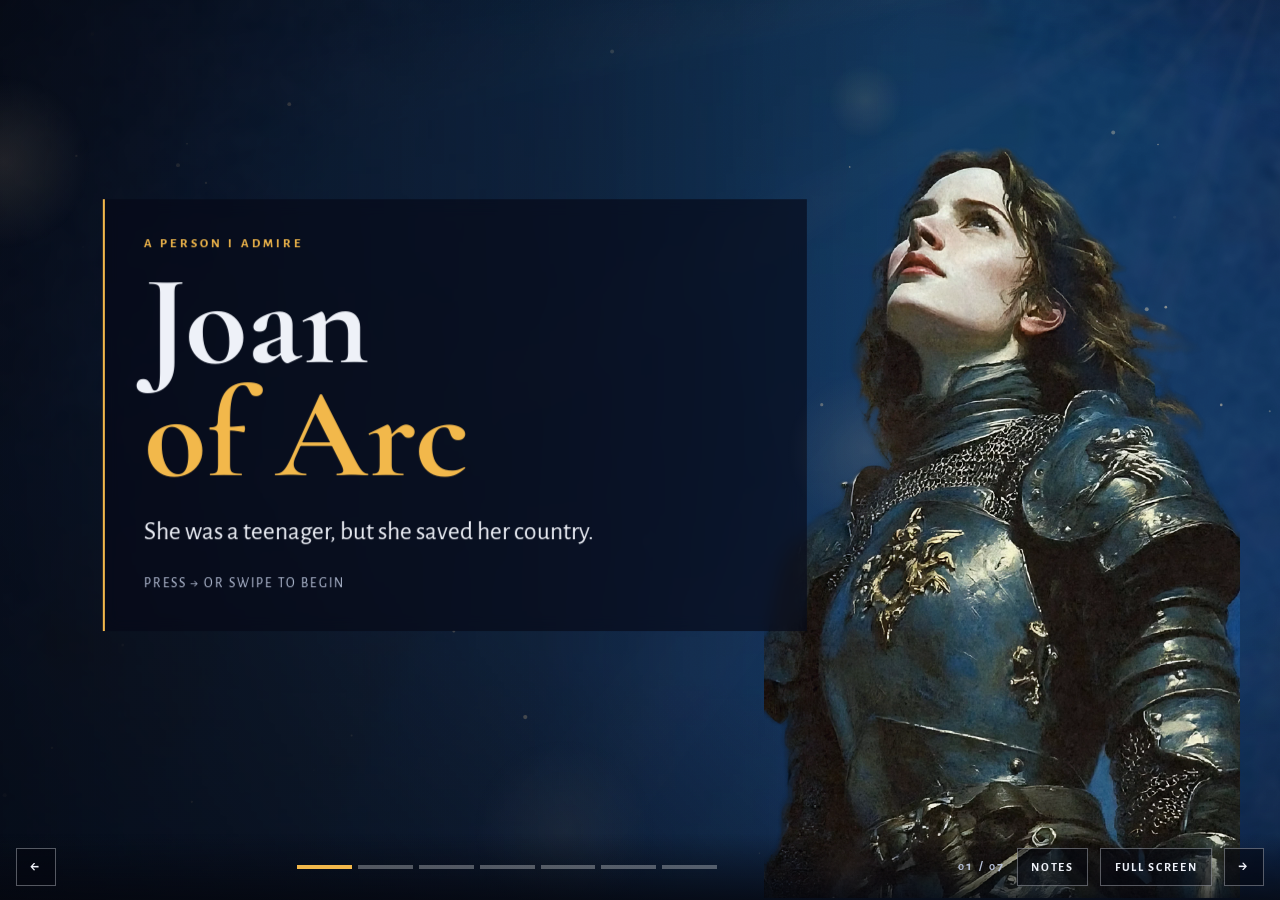
==== commit 8c3faf89: "Remove pizzeria site; root now redirects to joan-of-arc presentation Co-Authored-By: Claude Sonnet 5" ====
--- a/index.html
+++ b/index.html
@@ -1,901 +1,13 @@
-<!DOCTYPE html>
+<!doctype html>
 <html lang="en">
 <head>
-  <meta charset="UTF-8" />
-  <meta name="viewport" content="width=device-width, initial-scale=1.0" />
-  <meta name="description" content="Massino's Pizzeria — Your Neighborhood NY Pizzeria in Denver, CO. Authentic New York-style pizza, calzones, pasta, and wings at 7531 E Iliff Ave." />
-  <title>Massino's Pizzeria | Authentic NY-Style Pizza in Denver, CO</title>
-  <link rel="stylesheet" href="styles.css" />
-  <link rel="preconnect" href="https://fonts.googleapis.com" />
-  <link rel="preconnect" href="https://fonts.gstatic.com" crossorigin />
-  <link href="https://fonts.googleapis.com/css2?family=Cormorant+Garamond:ital,wght@0,400;0,600;0,700;1,400;1,700;1,900&family=DM+Sans:wght@300;400;500;600&display=swap" rel="stylesheet" />
+<meta charset="utf-8">
+<meta name="viewport" content="width=device-width,initial-scale=1">
+<title>Joan of Arc</title>
+<meta http-equiv="refresh" content="0; url=joan-of-arc/">
+<link rel="canonical" href="joan-of-arc/">
+<style>html{background:#070b18}</style>
+<script>location.replace("joan-of-arc/" + location.hash);</script>
 </head>
-<body>
-
-<!-- Custom Cursor -->
-<div id="cursor"></div>
-
-<!-- Ticker -->
-<div class="ticker-wrapper">
-  <div class="ticker-track">
-    <span class="ticker-item">Open Daily 11AM–8:30PM <span>·</span></span>
-    <span class="ticker-item">7531 E Iliff Ave, Denver <span>·</span></span>
-    <span class="ticker-item">Call (720) 532-8816 <span>·</span></span>
-    <span class="ticker-item">Authentic NY-Style Pizza <span>·</span></span>
-    <span class="ticker-item">Online Ordering Available <span>·</span></span>
-    <span class="ticker-item">Google Rating 4.5★ <span>·</span></span>
-    <span class="ticker-item">Fresh Ingredients Daily <span>·</span></span>
-    <span class="ticker-item">Hand-Tossed Dough <span>·</span></span>
-  </div>
-</div>
-
-<!-- Navigation -->
-<nav class="nav" role="navigation" aria-label="Main navigation">
-  <div class="nav-inner">
-    <a href="index.html" class="nav-logo" aria-label="Massino's Pizzeria home">
-      <div class="logo-badge">M</div>
-      <div class="logo-text">
-        <span class="logo-name">Massino's</span>
-        <span class="logo-sub">Pizzeria</span>
-      </div>
-    </a>
-    <ul class="nav-links" role="list">
-      <li><a href="menu.html">Menu</a></li>
-      <li><a href="about.html#location">Location</a></li>
-      <li><a href="catering.html">Catering</a></li>
-      <li><a href="about.html">About</a></li>
-    </ul>
-    <a href="menu.html" class="btn btn-primary nav-cta">Order Now</a>
-    <button class="hamburger" aria-label="Open menu" aria-expanded="false">
-      <span></span><span></span><span></span>
-    </button>
-  </div>
-</nav>
-
-<!-- Mobile Drawer -->
-<div class="nav-drawer" role="dialog" aria-label="Mobile navigation">
-  <a href="menu.html">Menu</a>
-  <a href="about.html#location">Location</a>
-  <a href="catering.html">Catering</a>
-  <a href="about.html">About</a>
-  <a href="menu.html" class="btn btn-primary mt-4">Order Now</a>
-</div>
-
-<!-- ==================== HERO ==================== -->
-<section class="hero" aria-label="Hero">
-  <div class="hero-left">
-    <div class="hero-tag hero-animate">
-      <div class="hero-tag-dot"></div>
-      <span class="hero-tag-text">Open Now · Your Neighborhood NY Pizzeria</span>
-    </div>
-
-    <h1 class="hero-animate">
-      Real Pizza,<br>
-      <em>Real Flavor</em>
-    </h1>
-
-    <p class="hero-sub hero-animate">
-      Hand-tossed dough, fresh ingredients, authentic New York taste — right here in Denver.
-    </p>
-
-    <div class="hero-ctas hero-animate">
-      <a href="https://massinospizzailiff.com" target="_blank" rel="noopener" class="btn btn-primary">Order Online</a>
-      <a href="menu.html" class="btn btn-ghost">View Menu</a>
-    </div>
-
-    <div class="hero-stats hero-animate">
-      <div class="hero-stat">
-        <span class="hero-stat-value">4.5★</span>
-        <span class="hero-stat-label">Google Rating</span>
-      </div>
-      <span class="hero-stat-sep" aria-hidden="true">|</span>
-      <div class="hero-stat">
-        <span class="hero-stat-value">103+</span>
-        <span class="hero-stat-label">Reviews</span>
-      </div>
-      <span class="hero-stat-sep" aria-hidden="true">|</span>
-      <div class="hero-stat">
-        <span class="hero-stat-value">From $10</span>
-        <span class="hero-stat-label">Starting Price</span>
-      </div>
-    </div>
-  </div>
-
-  <div class="hero-right hero-animate">
-    <div class="pizza-visual" aria-hidden="true">
-      <div class="pizza-glow"></div>
-      <div class="pizza-ring"></div>
-      <div class="pizza-ring pizza-ring-2"></div>
-      <div class="pizza-circle">
-        <span class="pizza-label">Hand-Tossed Daily</span>
-      </div>
-      <div class="pizza-badge">Fresh Today</div>
-    </div>
-  </div>
-
-  <!-- Info Bar -->
-  <div class="hero-info-bar" aria-label="Business information">
-    <div class="info-bar-item">
-      <span class="info-bar-icon">📍</span>
-      <div class="info-bar-content">
-        <span class="info-bar-label">Address</span>
-        <span class="info-bar-value">7531 E Iliff Ave, Denver</span>
-      </div>
-    </div>
-    <div class="info-bar-item">
-      <span class="info-bar-icon">🕐</span>
-      <div class="info-bar-content">
-        <span class="info-bar-label">Hours</span>
-        <span class="info-bar-value">Mon–Sun · 11AM – 8:30PM</span>
-      </div>
-    </div>
-    <div class="info-bar-item">
-      <span class="info-bar-icon">📞</span>
-      <div class="info-bar-content">
-        <span class="info-bar-label">Phone</span>
-        <span class="info-bar-value">(720) 532-8816</span>
-      </div>
-    </div>
-    <div class="info-bar-item">
-      <span class="info-bar-icon">🍕</span>
-      <div class="info-bar-content">
-        <span class="info-bar-label">Order Online</span>
-        <span class="info-bar-value">massinospizzailiff.com</span>
-      </div>
-    </div>
-  </div>
-</section>
-
-<!-- ==================== SPECIALS ==================== -->
-<section class="specials" aria-label="Daily specials">
-  <div class="container">
-    <div class="section-header text-center">
-      <span class="eyebrow reveal">Today's Best Deals</span>
-      <h2 class="section-title reveal reveal-delay-1">Daily <em class="serif-italic">Specials</em></h2>
-      <p class="reveal reveal-delay-2" style="max-width:500px;margin:0 auto;">Unbeatable bundles made for sharing. Pick your favorite and let us do the rest.</p>
-    </div>
-
-    <div class="specials-grid">
-      <!-- Deal 1 -->
-      <article class="deal-card reveal">
-        <div class="deal-badge badge-popular">⭐ Popular</div>
-        <div class="deal-name">Massino's Favorite</div>
-        <div class="deal-desc">
-          1 two-topping pizza, 10 classic wings, and a 2-liter soda. The go-to bundle for pizza night — perfectly paired, always fresh.
-        </div>
-        <div class="deal-footer">
-          <div class="deal-price"><sup>$</sup>28.99<sup style="font-size:0.6rem;vertical-align:super;color:var(--muted)">+</sup></div>
-          <a href="https://massinospizzailiff.com" target="_blank" rel="noopener" class="btn btn-primary">Order</a>
-        </div>
-      </article>
-
-      <!-- Deal 2 -->
-      <article class="deal-card reveal reveal-delay-2">
-        <div class="deal-badge badge-value">💰 Value</div>
-        <div class="deal-name">Calzones Deal</div>
-        <div class="deal-desc">
-          2 stuffed calzones loaded with up to 4 toppings each, 2 fresh side salads, and a 2-liter soda. Crispy on the outside, perfect on the inside.
-        </div>
-        <div class="deal-footer">
-          <div class="deal-price"><sup>$</sup>32.99<sup style="font-size:0.6rem;vertical-align:super;color:var(--muted)">+</sup></div>
-          <a href="https://massinospizzailiff.com" target="_blank" rel="noopener" class="btn btn-primary">Order</a>
-        </div>
-      </article>
-
-      <!-- Deal 3 -->
-      <article class="deal-card reveal reveal-delay-3">
-        <div class="deal-badge badge-family">🏠 Family</div>
-        <div class="deal-name">Pasta Deal</div>
-        <div class="deal-desc">
-          2 hearty pasta dinners made from scratch, 2 crisp side salads, and a 2-liter soda. Comfort food done the New York way.
-        </div>
-        <div class="deal-footer">
-          <div class="deal-price"><sup>$</sup>29.99<sup style="font-size:0.6rem;vertical-align:super;color:var(--muted)">+</sup></div>
-          <a href="https://massinospizzailiff.com" target="_blank" rel="noopener" class="btn btn-primary">Order</a>
-        </div>
-      </article>
-    </div>
-  </div>
-</section>
-
-<!-- ==================== MENU PREVIEW ==================== -->
-<section class="menu-preview" id="menu-preview" aria-label="Menu preview">
-  <div class="container">
-    <div class="section-header">
-      <span class="eyebrow reveal">Explore</span>
-      <h2 class="section-title reveal reveal-delay-1">Our <em class="serif-italic">Menu</em></h2>
-    </div>
-
-    <div class="category-tabs home-tabs reveal" role="tablist" aria-label="Menu categories">
-      <button class="tab-btn" data-tab="pizza" role="tab">Pizza</button>
-      <button class="tab-btn" data-tab="wings" role="tab">Wings</button>
-      <button class="tab-btn" data-tab="pasta" role="tab">Pasta</button>
-      <button class="tab-btn" data-tab="calzones" role="tab">Calzones</button>
-      <button class="tab-btn" data-tab="subs" role="tab">Subs</button>
-      <button class="tab-btn" data-tab="salads" role="tab">Salads</button>
-      <button class="tab-btn" data-tab="drinks" role="tab">Drinks</button>
-    </div>
-
-    <!-- Pizza -->
-    <div class="menu-grid home-tab-content" data-tab-content="pizza">
-      <article class="menu-item-card reveal">
-        <div class="item-img"><div class="item-img-placeholder item-img-pizza">🍕</div></div>
-        <div class="item-body">
-          <div class="item-name">Cheese Pizza</div>
-          <div class="item-desc">Classic NY-style with house tomato sauce and fresh mozzarella</div>
-          <div class="item-footer">
-            <span class="item-price">$12.99+</span>
-            <a href="https://massinospizzailiff.com" target="_blank" rel="noopener" class="item-add-btn" aria-label="Order Cheese Pizza">+</a>
-          </div>
-        </div>
-      </article>
-      <article class="menu-item-card reveal reveal-delay-1">
-        <div class="item-img"><div class="item-img-placeholder item-img-pizza">🍕</div></div>
-        <div class="item-body">
-          <div class="item-name">Pepperoni Pizza</div>
-          <div class="item-desc">Loaded with premium pepperoni over melted mozzarella</div>
-          <div class="item-footer">
-            <span class="item-price">$14.99+</span>
-            <a href="https://massinospizzailiff.com" target="_blank" rel="noopener" class="item-add-btn" aria-label="Order Pepperoni Pizza">+</a>
-          </div>
-        </div>
-      </article>
-      <article class="menu-item-card reveal reveal-delay-2">
-        <div class="item-img"><div class="item-img-placeholder item-img-pizza">🍕</div></div>
-        <div class="item-body">
-          <div class="item-name">Margherita Pizza</div>
-          <div class="item-desc">Fresh basil, ripe tomatoes, and buffalo mozzarella</div>
-          <div class="item-footer">
-            <span class="item-price">$14.99+</span>
-            <a href="https://massinospizzailiff.com" target="_blank" rel="noopener" class="item-add-btn" aria-label="Order Margherita Pizza">+</a>
-          </div>
-        </div>
-      </article>
-      <article class="menu-item-card reveal reveal-delay-3">
-        <div class="item-img"><div class="item-img-placeholder item-img-pizza">🍕</div></div>
-        <div class="item-body">
-          <div class="item-name">Veggie Supreme</div>
-          <div class="item-desc">Bell peppers, mushrooms, onions, black olives, tomatoes</div>
-          <div class="item-footer">
-            <span class="item-price">$15.99+</span>
-            <a href="https://massinospizzailiff.com" target="_blank" rel="noopener" class="item-add-btn" aria-label="Order Veggie Supreme">+</a>
-          </div>
-        </div>
-      </article>
-      <article class="menu-item-card reveal reveal-delay-4">
-        <div class="item-img"><div class="item-img-placeholder item-img-pizza">🍕</div></div>
-        <div class="item-body">
-          <div class="item-name">Meat Lovers</div>
-          <div class="item-desc">Pepperoni, sausage, ham, and bacon on rich red sauce</div>
-          <div class="item-footer">
-            <span class="item-price">$17.99+</span>
-            <a href="https://massinospizzailiff.com" target="_blank" rel="noopener" class="item-add-btn" aria-label="Order Meat Lovers">+</a>
-          </div>
-        </div>
-      </article>
-      <article class="menu-item-card reveal reveal-delay-5">
-        <div class="item-img"><div class="item-img-placeholder item-img-pizza">🍕</div></div>
-        <div class="item-body">
-          <div class="item-name">BBQ Chicken</div>
-          <div class="item-desc">Grilled chicken, BBQ sauce, red onions, cilantro</div>
-          <div class="item-footer">
-            <span class="item-price">$16.99+</span>
-            <a href="https://massinospizzailiff.com" target="_blank" rel="noopener" class="item-add-btn" aria-label="Order BBQ Chicken Pizza">+</a>
-          </div>
-        </div>
-      </article>
-    </div>
-
-    <!-- Wings -->
-    <div class="menu-grid home-tab-content" data-tab-content="wings">
-      <article class="menu-item-card reveal">
-        <div class="item-img"><div class="item-img-placeholder item-img-wings">🍗</div></div>
-        <div class="item-body">
-          <div class="item-name">Buffalo Wings</div>
-          <div class="item-desc">Classic buffalo sauce, crispy fried, served with bleu cheese</div>
-          <div class="item-footer">
-            <span class="item-price">$10.99+</span>
-            <a href="https://massinospizzailiff.com" target="_blank" rel="noopener" class="item-add-btn">+</a>
-          </div>
-        </div>
-      </article>
-      <article class="menu-item-card reveal reveal-delay-1">
-        <div class="item-img"><div class="item-img-placeholder item-img-wings">🍗</div></div>
-        <div class="item-body">
-          <div class="item-name">Garlic Parmesan</div>
-          <div class="item-desc">Buttery garlic parmesan glaze, crispy and golden</div>
-          <div class="item-footer">
-            <span class="item-price">$11.99+</span>
-            <a href="https://massinospizzailiff.com" target="_blank" rel="noopener" class="item-add-btn">+</a>
-          </div>
-        </div>
-      </article>
-      <article class="menu-item-card reveal reveal-delay-2">
-        <div class="item-img"><div class="item-img-placeholder item-img-wings">🍗</div></div>
-        <div class="item-body">
-          <div class="item-name">BBQ Wings</div>
-          <div class="item-desc">Smoky sweet BBQ sauce on perfectly cooked wings</div>
-          <div class="item-footer">
-            <span class="item-price">$10.99+</span>
-            <a href="https://massinospizzailiff.com" target="_blank" rel="noopener" class="item-add-btn">+</a>
-          </div>
-        </div>
-      </article>
-      <article class="menu-item-card reveal reveal-delay-3">
-        <div class="item-img"><div class="item-img-placeholder item-img-wings">🍗</div></div>
-        <div class="item-body">
-          <div class="item-name">Honey Hot Wings</div>
-          <div class="item-desc">Sweet honey with a slow-building kick of heat</div>
-          <div class="item-footer">
-            <span class="item-price">$11.99+</span>
-            <a href="https://massinospizzailiff.com" target="_blank" rel="noopener" class="item-add-btn">+</a>
-          </div>
-        </div>
-      </article>
-      <article class="menu-item-card reveal reveal-delay-4">
-        <div class="item-img"><div class="item-img-placeholder item-img-wings">🍗</div></div>
-        <div class="item-body">
-          <div class="item-name">Lemon Pepper</div>
-          <div class="item-desc">Zesty lemon pepper seasoning, light and bright</div>
-          <div class="item-footer">
-            <span class="item-price">$11.99+</span>
-            <a href="https://massinospizzailiff.com" target="_blank" rel="noopener" class="item-add-btn">+</a>
-          </div>
-        </div>
-      </article>
-      <article class="menu-item-card reveal reveal-delay-5">
-        <div class="item-img"><div class="item-img-placeholder item-img-wings">🍗</div></div>
-        <div class="item-body">
-          <div class="item-name">Plain Wings</div>
-          <div class="item-desc">Perfectly seasoned, no sauce — let the crunch speak</div>
-          <div class="item-footer">
-            <span class="item-price">$9.99+</span>
-            <a href="https://massinospizzailiff.com" target="_blank" rel="noopener" class="item-add-btn">+</a>
-          </div>
-        </div>
-      </article>
-    </div>
-
-    <!-- Pasta -->
-    <div class="menu-grid home-tab-content" data-tab-content="pasta">
-      <article class="menu-item-card reveal">
-        <div class="item-img"><div class="item-img-placeholder item-img-pasta">🍝</div></div>
-        <div class="item-body">
-          <div class="item-name">Spaghetti Marinara</div>
-          <div class="item-desc">Al dente spaghetti tossed in house-made marinara sauce</div>
-          <div class="item-footer">
-            <span class="item-price">$13.99</span>
-            <a href="https://massinospizzailiff.com" target="_blank" rel="noopener" class="item-add-btn">+</a>
-          </div>
-        </div>
-      </article>
-      <article class="menu-item-card reveal reveal-delay-1">
-        <div class="item-img"><div class="item-img-placeholder item-img-pasta">🍝</div></div>
-        <div class="item-body">
-          <div class="item-name">Penne Bolognese</div>
-          <div class="item-desc">Slow-cooked meat sauce over ridged penne pasta</div>
-          <div class="item-footer">
-            <span class="item-price">$14.99</span>
-            <a href="https://massinospizzailiff.com" target="_blank" rel="noopener" class="item-add-btn">+</a>
-          </div>
-        </div>
-      </article>
-      <article class="menu-item-card reveal reveal-delay-2">
-        <div class="item-img"><div class="item-img-placeholder item-img-pasta">🍝</div></div>
-        <div class="item-body">
-          <div class="item-name">Fettuccine Alfredo</div>
-          <div class="item-desc">Silky cream sauce, parmesan, fresh herbs</div>
-          <div class="item-footer">
-            <span class="item-price">$13.99</span>
-            <a href="https://massinospizzailiff.com" target="_blank" rel="noopener" class="item-add-btn">+</a>
-          </div>
-        </div>
-      </article>
-      <article class="menu-item-card reveal reveal-delay-3">
-        <div class="item-img"><div class="item-img-placeholder item-img-pasta">🍝</div></div>
-        <div class="item-body">
-          <div class="item-name">Baked Ziti</div>
-          <div class="item-desc">Ziti baked with ricotta, marinara, and melted mozzarella</div>
-          <div class="item-footer">
-            <span class="item-price">$14.99</span>
-            <a href="https://massinospizzailiff.com" target="_blank" rel="noopener" class="item-add-btn">+</a>
-          </div>
-        </div>
-      </article>
-      <article class="menu-item-card reveal reveal-delay-4">
-        <div class="item-img"><div class="item-img-placeholder item-img-pasta">🍝</div></div>
-        <div class="item-body">
-          <div class="item-name">Chicken Parmigiana</div>
-          <div class="item-desc">Breaded chicken, marinara, melted mozzarella over spaghetti</div>
-          <div class="item-footer">
-            <span class="item-price">$16.99</span>
-            <a href="https://massinospizzailiff.com" target="_blank" rel="noopener" class="item-add-btn">+</a>
-          </div>
-        </div>
-      </article>
-      <article class="menu-item-card reveal reveal-delay-5">
-        <div class="item-img"><div class="item-img-placeholder item-img-pasta">🍝</div></div>
-        <div class="item-body">
-          <div class="item-name">Lasagna</div>
-          <div class="item-desc">Layered meat lasagna with béchamel and house marinara</div>
-          <div class="item-footer">
-            <span class="item-price">$15.99</span>
-            <a href="https://massinospizzailiff.com" target="_blank" rel="noopener" class="item-add-btn">+</a>
-          </div>
-        </div>
-      </article>
-    </div>
-
-    <!-- Calzones -->
-    <div class="menu-grid home-tab-content" data-tab-content="calzones">
-      <article class="menu-item-card reveal">
-        <div class="item-img"><div class="item-img-placeholder item-img-calzone">🫓</div></div>
-        <div class="item-body">
-          <div class="item-name">Classic Calzone</div>
-          <div class="item-desc">Ricotta, mozzarella, and your choice of 2 toppings</div>
-          <div class="item-footer">
-            <span class="item-price">$14.99+</span>
-            <a href="https://massinospizzailiff.com" target="_blank" rel="noopener" class="item-add-btn">+</a>
-          </div>
-        </div>
-      </article>
-      <article class="menu-item-card reveal reveal-delay-1">
-        <div class="item-img"><div class="item-img-placeholder item-img-calzone">🫓</div></div>
-        <div class="item-body">
-          <div class="item-name">Meat Calzone</div>
-          <div class="item-desc">Pepperoni, sausage, ham, ricotta, mozzarella</div>
-          <div class="item-footer">
-            <span class="item-price">$16.99+</span>
-            <a href="https://massinospizzailiff.com" target="_blank" rel="noopener" class="item-add-btn">+</a>
-          </div>
-        </div>
-      </article>
-      <article class="menu-item-card reveal reveal-delay-2">
-        <div class="item-img"><div class="item-img-placeholder item-img-calzone">🫓</div></div>
-        <div class="item-body">
-          <div class="item-name">Veggie Calzone</div>
-          <div class="item-desc">Spinach, mushrooms, peppers, ricotta, fresh mozzarella</div>
-          <div class="item-footer">
-            <span class="item-price">$15.99</span>
-            <a href="https://massinospizzailiff.com" target="_blank" rel="noopener" class="item-add-btn">+</a>
-          </div>
-        </div>
-      </article>
-      <article class="menu-item-card reveal reveal-delay-3">
-        <div class="item-img"><div class="item-img-placeholder item-img-calzone">🫓</div></div>
-        <div class="item-body">
-          <div class="item-name">Chicken Calzone</div>
-          <div class="item-desc">Grilled chicken, roasted garlic, spinach, and mozzarella</div>
-          <div class="item-footer">
-            <span class="item-price">$16.99</span>
-            <a href="https://massinospizzailiff.com" target="_blank" rel="noopener" class="item-add-btn">+</a>
-          </div>
-        </div>
-      </article>
-      <article class="menu-item-card reveal reveal-delay-4">
-        <div class="item-img"><div class="item-img-placeholder item-img-calzone">🫓</div></div>
-        <div class="item-body">
-          <div class="item-name">Stromboli</div>
-          <div class="item-desc">Rolled dough stuffed with Italian meats and provolone</div>
-          <div class="item-footer">
-            <span class="item-price">$15.99+</span>
-            <a href="https://massinospizzailiff.com" target="_blank" rel="noopener" class="item-add-btn">+</a>
-          </div>
-        </div>
-      </article>
-      <article class="menu-item-card reveal reveal-delay-5">
-        <div class="item-img"><div class="item-img-placeholder item-img-calzone">🫓</div></div>
-        <div class="item-body">
-          <div class="item-name">Buffalo Chicken Calzone</div>
-          <div class="item-desc">Buffalo chicken, bleu cheese, celery, and mozzarella</div>
-          <div class="item-footer">
-            <span class="item-price">$16.99</span>
-            <a href="https://massinospizzailiff.com" target="_blank" rel="noopener" class="item-add-btn">+</a>
-          </div>
-        </div>
-      </article>
-    </div>
-
-    <!-- Subs -->
-    <div class="menu-grid home-tab-content" data-tab-content="subs">
-      <article class="menu-item-card reveal">
-        <div class="item-img"><div class="item-img-placeholder item-img-sub">🥖</div></div>
-        <div class="item-body">
-          <div class="item-name">Italian Sub</div>
-          <div class="item-desc">Ham, salami, capicola, provolone, lettuce, tomato</div>
-          <div class="item-footer">
-            <span class="item-price">$10.99</span>
-            <a href="https://massinospizzailiff.com" target="_blank" rel="noopener" class="item-add-btn">+</a>
-          </div>
-        </div>
-      </article>
-      <article class="menu-item-card reveal reveal-delay-1">
-        <div class="item-img"><div class="item-img-placeholder item-img-sub">🥖</div></div>
-        <div class="item-body">
-          <div class="item-name">Chicken Parm Sub</div>
-          <div class="item-desc">Crispy chicken, marinara, and melted mozzarella on a hoagie</div>
-          <div class="item-footer">
-            <span class="item-price">$12.99</span>
-            <a href="https://massinospizzailiff.com" target="_blank" rel="noopener" class="item-add-btn">+</a>
-          </div>
-        </div>
-      </article>
-      <article class="menu-item-card reveal reveal-delay-2">
-        <div class="item-img"><div class="item-img-placeholder item-img-sub">🥖</div></div>
-        <div class="item-body">
-          <div class="item-name">Meatball Sub</div>
-          <div class="item-desc">House-made meatballs, marinara sauce, melted provolone</div>
-          <div class="item-footer">
-            <span class="item-price">$11.99</span>
-            <a href="https://massinospizzailiff.com" target="_blank" rel="noopener" class="item-add-btn">+</a>
-          </div>
-        </div>
-      </article>
-      <article class="menu-item-card reveal reveal-delay-3">
-        <div class="item-img"><div class="item-img-placeholder item-img-sub">🥖</div></div>
-        <div class="item-body">
-          <div class="item-name">Philly Cheesesteak</div>
-          <div class="item-desc">Sliced beef, peppers, onions, and melted cheese whiz</div>
-          <div class="item-footer">
-            <span class="item-price">$13.99</span>
-            <a href="https://massinospizzailiff.com" target="_blank" rel="noopener" class="item-add-btn">+</a>
-          </div>
-        </div>
-      </article>
-      <article class="menu-item-card reveal reveal-delay-4">
-        <div class="item-img"><div class="item-img-placeholder item-img-sub">🥖</div></div>
-        <div class="item-body">
-          <div class="item-name">Turkey Club Sub</div>
-          <div class="item-desc">Turkey breast, bacon, Swiss, lettuce, tomato, avocado</div>
-          <div class="item-footer">
-            <span class="item-price">$12.99</span>
-            <a href="https://massinospizzailiff.com" target="_blank" rel="noopener" class="item-add-btn">+</a>
-          </div>
-        </div>
-      </article>
-      <article class="menu-item-card reveal reveal-delay-5">
-        <div class="item-img"><div class="item-img-placeholder item-img-sub">🥖</div></div>
-        <div class="item-body">
-          <div class="item-name">Veggie Sub</div>
-          <div class="item-desc">Roasted vegetables, fresh mozzarella, pesto, balsamic</div>
-          <div class="item-footer">
-            <span class="item-price">$10.99</span>
-            <a href="https://massinospizzailiff.com" target="_blank" rel="noopener" class="item-add-btn">+</a>
-          </div>
-        </div>
-      </article>
-    </div>
-
-    <!-- Salads -->
-    <div class="menu-grid home-tab-content" data-tab-content="salads">
-      <article class="menu-item-card reveal">
-        <div class="item-img"><div class="item-img-placeholder item-img-salad">🥗</div></div>
-        <div class="item-body">
-          <div class="item-name">Garden Salad</div>
-          <div class="item-desc">Mixed greens, tomatoes, cucumbers, croutons, choice of dressing</div>
-          <div class="item-footer">
-            <span class="item-price">$7.99</span>
-            <a href="https://massinospizzailiff.com" target="_blank" rel="noopener" class="item-add-btn">+</a>
-          </div>
-        </div>
-      </article>
-      <article class="menu-item-card reveal reveal-delay-1">
-        <div class="item-img"><div class="item-img-placeholder item-img-salad">🥗</div></div>
-        <div class="item-body">
-          <div class="item-name">Caesar Salad</div>
-          <div class="item-desc">Romaine, house Caesar dressing, parmesan, croutons</div>
-          <div class="item-footer">
-            <span class="item-price">$8.99</span>
-            <a href="https://massinospizzailiff.com" target="_blank" rel="noopener" class="item-add-btn">+</a>
-          </div>
-        </div>
-      </article>
-      <article class="menu-item-card reveal reveal-delay-2">
-        <div class="item-img"><div class="item-img-placeholder item-img-salad">🥗</div></div>
-        <div class="item-body">
-          <div class="item-name">Antipasto Salad</div>
-          <div class="item-desc">Mixed greens, salami, pepperoncini, olives, provolone</div>
-          <div class="item-footer">
-            <span class="item-price">$10.99</span>
-            <a href="https://massinospizzailiff.com" target="_blank" rel="noopener" class="item-add-btn">+</a>
-          </div>
-        </div>
-      </article>
-      <article class="menu-item-card reveal reveal-delay-3">
-        <div class="item-img"><div class="item-img-placeholder item-img-salad">🥗</div></div>
-        <div class="item-body">
-          <div class="item-name">Grilled Chicken Salad</div>
-          <div class="item-desc">Fresh grilled chicken over romaine with Italian dressing</div>
-          <div class="item-footer">
-            <span class="item-price">$11.99</span>
-            <a href="https://massinospizzailiff.com" target="_blank" rel="noopener" class="item-add-btn">+</a>
-          </div>
-        </div>
-      </article>
-      <article class="menu-item-card reveal reveal-delay-4">
-        <div class="item-img"><div class="item-img-placeholder item-img-salad">🥗</div></div>
-        <div class="item-body">
-          <div class="item-name">Greek Salad</div>
-          <div class="item-desc">Feta, olives, red onion, tomatoes, cucumbers, Greek dressing</div>
-          <div class="item-footer">
-            <span class="item-price">$10.99</span>
-            <a href="https://massinospizzailiff.com" target="_blank" rel="noopener" class="item-add-btn">+</a>
-          </div>
-        </div>
-      </article>
-      <article class="menu-item-card reveal reveal-delay-5">
-        <div class="item-img"><div class="item-img-placeholder item-img-salad">🥗</div></div>
-        <div class="item-body">
-          <div class="item-name">Side Salad</div>
-          <div class="item-desc">Small house salad, perfect alongside any entrée</div>
-          <div class="item-footer">
-            <span class="item-price">$4.99</span>
-            <a href="https://massinospizzailiff.com" target="_blank" rel="noopener" class="item-add-btn">+</a>
-          </div>
-        </div>
-      </article>
-    </div>
-
-    <!-- Drinks -->
-    <div class="menu-grid home-tab-content" data-tab-content="drinks">
-      <article class="menu-item-card reveal">
-        <div class="item-img"><div class="item-img-placeholder item-img-drink">🥤</div></div>
-        <div class="item-body">
-          <div class="item-name">2-Liter Soda</div>
-          <div class="item-desc">Coke, Diet Coke, Sprite, Lemonade, or Root Beer</div>
-          <div class="item-footer">
-            <span class="item-price">$3.99</span>
-            <a href="https://massinospizzailiff.com" target="_blank" rel="noopener" class="item-add-btn">+</a>
-          </div>
-        </div>
-      </article>
-      <article class="menu-item-card reveal reveal-delay-1">
-        <div class="item-img"><div class="item-img-placeholder item-img-drink">🥤</div></div>
-        <div class="item-body">
-          <div class="item-name">Bottled Water</div>
-          <div class="item-desc">Ice-cold purified water</div>
-          <div class="item-footer">
-            <span class="item-price">$1.99</span>
-            <a href="https://massinospizzailiff.com" target="_blank" rel="noopener" class="item-add-btn">+</a>
-          </div>
-        </div>
-      </article>
-      <article class="menu-item-card reveal reveal-delay-2">
-        <div class="item-img"><div class="item-img-placeholder item-img-drink">🥤</div></div>
-        <div class="item-body">
-          <div class="item-name">Fountain Drink</div>
-          <div class="item-desc">Small, medium, or large — your choice of flavors</div>
-          <div class="item-footer">
-            <span class="item-price">$2.49+</span>
-            <a href="https://massinospizzailiff.com" target="_blank" rel="noopener" class="item-add-btn">+</a>
-          </div>
-        </div>
-      </article>
-    </div>
-
-    <div class="menu-view-all mt-6 reveal">
-      <a href="menu.html">View Full Menu</a>
-    </div>
-  </div>
-</section>
-
-<!-- ==================== ABOUT SNIPPET ==================== -->
-<section class="about-snippet" aria-label="About us">
-  <div class="container">
-    <div class="about-grid">
-      <div class="about-visual reveal">
-        <div class="about-visual-main" aria-hidden="true"></div>
-        <div class="about-visual-deco" aria-hidden="true">NY</div>
-        <div class="about-stat-cards" aria-label="Restaurant stats">
-          <div class="about-stat-card">
-            <div class="about-stat-card-value">4.5★</div>
-            <div class="about-stat-card-label">Google<br>Rating</div>
-          </div>
-          <div class="about-stat-card">
-            <div class="about-stat-card-value">103+</div>
-            <div class="about-stat-card-label">Happy<br>Reviews</div>
-          </div>
-          <div class="about-stat-card">
-            <div class="about-stat-card-value">$10+</div>
-            <div class="about-stat-card-label">Starting<br>Price</div>
-          </div>
-        </div>
-      </div>
-
-      <div class="about-content">
-        <span class="eyebrow reveal">Our Story</span>
-        <h2 class="section-title reveal reveal-delay-1">Authentic NY<br><em class="serif-italic">in Denver</em></h2>
-        <p class="reveal reveal-delay-2">
-          Massino's Pizzeria brings the soul of New York's pizza culture to the heart of Denver. We obsess over every detail — from the hand-tossed dough to the freshly shredded mozzarella — because great pizza deserves great care.
-        </p>
-        <div class="about-features">
-          <div class="about-feature reveal reveal-delay-2">
-            <div class="about-feature-icon">🍅</div>
-            <div class="about-feature-text">
-              <h4>Fresh Ingredients Daily</h4>
-              <p>Everything made to order, never frozen. We prep fresh every single day.</p>
-            </div>
-          </div>
-          <div class="about-feature reveal reveal-delay-3">
-            <div class="about-feature-icon">🗽</div>
-            <div class="about-feature-text">
-              <h4>Real NY-Style Recipes</h4>
-              <p>Hand-tossed, thin-crust pizza — true to the tradition of New York.</p>
-            </div>
-          </div>
-          <div class="about-feature reveal reveal-delay-4">
-            <div class="about-feature-icon">🏠</div>
-            <div class="about-feature-text">
-              <h4>Neighborhood Owned</h4>
-              <p>Family-run and community-first — your neighbors, not a chain.</p>
-            </div>
-          </div>
-        </div>
-        <a href="about.html" class="btn btn-ghost mt-6 reveal reveal-delay-5">Learn Our Story</a>
-      </div>
-    </div>
-  </div>
-</section>
-
-<!-- ==================== REVIEWS ==================== -->
-<section class="reviews" aria-label="Customer reviews">
-  <div class="container">
-    <div class="reviews-header">
-      <div>
-        <span class="eyebrow reveal">What People Say</span>
-        <h2 class="section-title reveal reveal-delay-1">Customer <em class="serif-italic">Reviews</em></h2>
-      </div>
-      <div class="rating-display reveal">
-        <div class="rating-number">4.5</div>
-        <div>
-          <div class="rating-stars">★★★★½</div>
-          <div class="rating-count">Based on 103+ Google reviews</div>
-        </div>
-      </div>
-    </div>
-
-    <div class="reviews-grid">
-      <article class="review-card reveal">
-        <div class="review-stars">★★★★★</div>
-        <p class="review-text">
-          "Best pizza in Denver, hands down. The crust is perfectly thin and crispy, just like real New York pizza. I've been coming here every week since they opened. Massino's is the real deal!"
-        </p>
-        <div class="reviewer">
-          <div class="reviewer-avatar">S</div>
-          <div>
-            <div class="reviewer-name">Sarah M.</div>
-            <div class="reviewer-tag">Google Review · 2 weeks ago</div>
-          </div>
-        </div>
-      </article>
-
-      <article class="review-card reveal reveal-delay-2">
-        <div class="review-stars">★★★★★</div>
-        <p class="review-text">
-          "Massino's Favorite deal is absolutely unbeatable. Wings were crispy and saucy, pizza was perfect, and everything arrived hot and fresh. Best value for the money in the whole neighborhood."
-        </p>
-        <div class="reviewer">
-          <div class="reviewer-avatar">J</div>
-          <div>
-            <div class="reviewer-name">James T.</div>
-            <div class="reviewer-tag">Google Review · 1 month ago</div>
-          </div>
-        </div>
-      </article>
-
-      <article class="review-card reveal reveal-delay-3">
-        <div class="review-stars">★★★★☆</div>
-        <p class="review-text">
-          "Authentic NY calzones — crispy outside, perfectly cheesy inside. The staff is always friendly and the food comes out fast. Love that it's a local family spot and not a big chain."
-        </p>
-        <div class="reviewer">
-          <div class="reviewer-avatar">R</div>
-          <div>
-            <div class="reviewer-name">Rachel K.</div>
-            <div class="reviewer-tag">Google Review · 3 weeks ago</div>
-          </div>
-        </div>
-      </article>
-    </div>
-  </div>
-</section>
-
-<!-- ==================== ORDER CTA BANNER ==================== -->
-<section class="cta-banner" aria-label="Order now call to action">
-  <div class="cta-banner-bg" aria-hidden="true">ORDER</div>
-  <div class="container" style="position:relative;z-index:2;">
-    <span class="eyebrow reveal" style="color:rgba(255,255,255,0.6);">Don't Wait</span>
-    <h2 class="reveal reveal-delay-1">Hungry? Let's Fix That.</h2>
-    <p class="reveal reveal-delay-2">Fresh, hot, New York-style pizza delivered straight to your door.</p>
-    <div class="cta-banner-btns reveal reveal-delay-3">
-      <a href="https://massinospizzailiff.com" target="_blank" rel="noopener" class="btn btn-white">Order Online Now</a>
-      <a href="tel:+17205328816" class="btn btn-outline-white">Call (720) 532-8816</a>
-    </div>
-  </div>
-</section>
-
-<!-- ==================== FOOTER ==================== -->
-<footer class="footer" role="contentinfo">
-  <div class="container">
-    <div class="footer-grid">
-      <!-- Brand -->
-      <div class="footer-brand">
-        <div class="footer-logo">
-          <div class="logo-badge">M</div>
-          <div class="logo-text">
-            <span class="logo-name">Massino's</span>
-            <span class="logo-sub">Pizzeria</span>
-          </div>
-        </div>
-        <p class="footer-desc">Your neighborhood New York-style pizzeria in Denver, CO. Authentic flavors, fresh ingredients, and a community-first spirit since day one.</p>
-        <div class="footer-social">
-          <a href="#" class="social-link" aria-label="Facebook">f</a>
-          <a href="#" class="social-link" aria-label="Instagram">ig</a>
-          <a href="#" class="social-link" aria-label="Yelp">Y</a>
-        </div>
-      </div>
-
-      <!-- Quick Links -->
-      <div class="footer-col">
-        <h4>Quick Links</h4>
-        <ul class="footer-links">
-          <li><a href="index.html">Home</a></li>
-          <li><a href="menu.html">Full Menu</a></li>
-          <li><a href="about.html">About Us</a></li>
-          <li><a href="catering.html">Catering</a></li>
-          <li><a href="https://massinospizzailiff.com" target="_blank" rel="noopener">Order Online</a></li>
-        </ul>
-      </div>
-
-      <!-- Menu Categories -->
-      <div class="footer-col">
-        <h4>Menu</h4>
-        <ul class="footer-links">
-          <li><a href="menu.html#pizza">Pizza</a></li>
-          <li><a href="menu.html#wings">Wings</a></li>
-          <li><a href="menu.html#pasta">Pasta</a></li>
-          <li><a href="menu.html#calzones">Calzones</a></li>
-          <li><a href="menu.html#subs">Subs</a></li>
-          <li><a href="menu.html#salads">Salads</a></li>
-        </ul>
-      </div>
-
-      <!-- Contact -->
-      <div class="footer-col">
-        <h4>Contact</h4>
-        <div class="footer-contact-item">
-          <span class="footer-contact-icon">📍</span>
-          <div class="footer-contact-text">
-            <strong>7531 E Iliff Ave</strong><br>
-            Denver, CO 80231
-          </div>
-        </div>
-        <div class="footer-contact-item">
-          <span class="footer-contact-icon">📞</span>
-          <div class="footer-contact-text">
-            <a href="tel:+17205328816" style="color:var(--cream);">(720) 532-8816</a>
-          </div>
-        </div>
-        <div class="footer-contact-item">
-          <span class="footer-contact-icon">🕐</span>
-          <div class="footer-contact-text">
-            Mon–Sun<br>
-            <strong>11:00 AM – 8:30 PM</strong>
-          </div>
-        </div>
-      </div>
-    </div>
-
-    <div class="footer-bottom">
-      <span class="footer-copy">© 2025 Massino's Pizzeria. All rights reserved.</span>
-      <div class="footer-legal">
-        <a href="#">Privacy Policy</a>
-        <a href="#">Terms of Service</a>
-      </div>
-    </div>
-  </div>
-</footer>
-
-<script src="main.js"></script>
-</body>
+<body><a href="joan-of-arc/" style="color:#f2b84b;font-family:sans-serif">Open the presentation</a></body>
 </html>
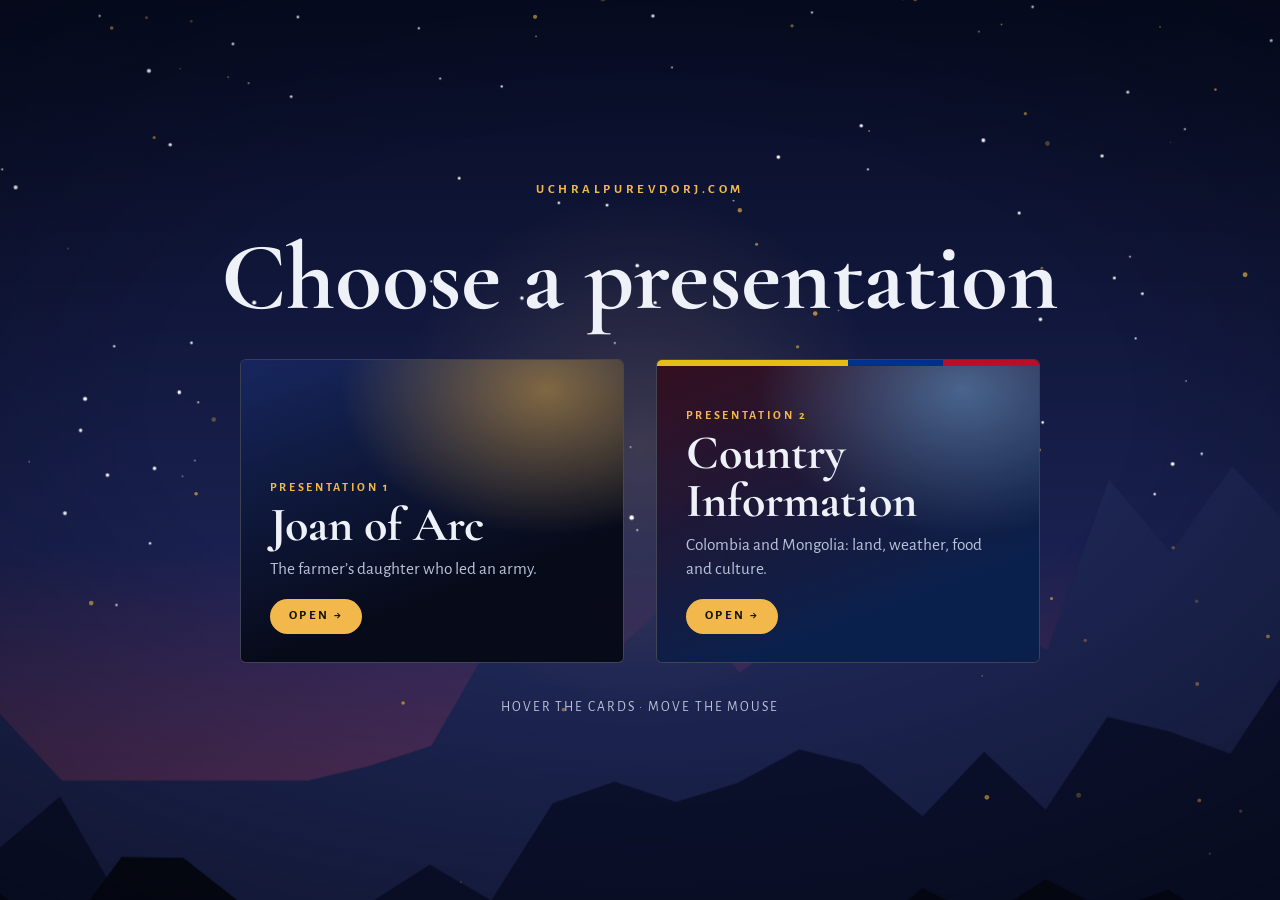
==== commit 66b687ee: "Add Country Information (Colombia & Mongolia) parallax presentation and a two-button landing page at" ====
--- a/index.html
+++ b/index.html
@@ -2,12 +2,109 @@
 <html lang="en">
 <head>
 <meta charset="utf-8">
-<meta name="viewport" content="width=device-width,initial-scale=1">
-<title>Joan of Arc</title>
-<meta http-equiv="refresh" content="0; url=joan-of-arc/">
-<link rel="canonical" href="joan-of-arc/">
-<style>html{background:#070b18}</style>
-<script>location.replace("joan-of-arc/" + location.hash);</script>
+<meta name="viewport" content="width=device-width, initial-scale=1, viewport-fit=cover">
+<meta name="color-scheme" content="dark">
+<meta name="description" content="Choose a presentation: Joan of Arc or Country Information (Colombia and Mongolia).">
+<title>Presentations</title>
+<link rel="preconnect" href="https://fonts.googleapis.com">
+<link rel="preconnect" href="https://fonts.gstatic.com" crossorigin>
+<link rel="stylesheet" href="https://fonts.googleapis.com/css2?family=Alegreya+Sans:wght@400;500;700&family=Cormorant+Garamond:wght@600;700&display=swap">
+<style>
+:root { --ink: #070b18; --linen: #eef1f8; --muted: #b9c3da; --gold: #f2b84b; --display: 'Cormorant Garamond', Georgia, serif; --body: 'Alegreya Sans', system-ui, sans-serif; color-scheme: dark; }
+* { box-sizing: border-box; }
+html, body { min-height: 100%; }
+body { margin: 0; background: var(--ink); color: var(--linen); font-family: var(--body); overflow-x: hidden; }
+#stage { position: fixed; inset: 0; --mx: 0; --my: 0; overflow: hidden; }
+.ly { position: absolute; inset: -6%; will-change: transform; transform: translate3d(calc(var(--mx) * var(--d) * -1px), calc(var(--my) * var(--d) * -.6px), 0); }
+.ly svg { display: block; width: 100%; height: 100%; }
+.tw { animation: tw 3.4s ease-in-out infinite alternate; }
+@keyframes tw { from { opacity: .25; } to { opacity: 1; } }
+canvas { position: absolute; inset: 0; width: 100%; height: 100%; pointer-events: none; }
+.glow { position: absolute; left: 0; top: 0; width: 36rem; height: 36rem; margin: -18rem 0 0 -18rem; pointer-events: none; mix-blend-mode: screen; opacity: .5; background: radial-gradient(circle, rgba(242, 184, 75, .35), transparent 62%); will-change: transform; }
+.vignette { position: absolute; inset: 0; pointer-events: none; background: radial-gradient(110% 90% at 50% 45%, rgba(3, 5, 12, 0) 35%, rgba(3, 5, 12, .75) 100%); }
+main { position: relative; z-index: 2; min-height: 100vh; display: flex; flex-direction: column; align-items: center; justify-content: center; gap: clamp(1.4rem, 4vh, 2.6rem); padding: 40px clamp(16px, 5vw, 64px); text-align: center; }
+.eyebrow { margin: 0; font: 700 .8rem/1 var(--body); letter-spacing: .28em; text-transform: uppercase; color: var(--gold); }
+h1 { margin: 0; font: 700 clamp(2.8rem, 8vw, 6rem)/.95 var(--display); text-wrap: balance; }
+.choices { display: grid; grid-template-columns: repeat(2, minmax(0, 24rem)); gap: clamp(1rem, 3vw, 2rem); width: 100%; justify-content: center; perspective: 1100px; }
+.card {
+  --rx: 0deg; --ry: 0deg; position: relative; display: flex; flex-direction: column; justify-content: flex-end; gap: .5rem; min-height: clamp(13rem, 34vh, 19rem); padding: clamp(1.2rem, 3vw, 1.8rem);
+  text-align: left; color: var(--linen); text-decoration: none; overflow: hidden; border-radius: 6px;
+  background: rgba(6, 10, 24, .62); backdrop-filter: blur(8px); -webkit-backdrop-filter: blur(8px); border: 1px solid rgba(255, 255, 255, .2);
+  transform: rotateX(var(--rx)) rotateY(var(--ry)); transition: transform .25s ease-out, border-color .3s, box-shadow .3s;
+}
+.card::before { content: ''; position: absolute; inset: 0; z-index: -1; opacity: .9; transition: opacity .3s, transform .6s; }
+.card.joan::before { background: radial-gradient(90% 80% at 80% 10%, rgba(242, 184, 75, .55), transparent 60%), linear-gradient(160deg, #1a2a66, #070b18 70%); }
+.card.country::before { background: linear-gradient(90deg, #fcd116 0 50%, #0033a0 50% 75%, #ce1126 75%) top / 100% 6px no-repeat, radial-gradient(90% 80% at 80% 10%, rgba(124, 196, 255, .5), transparent 60%), linear-gradient(160deg, #3a1020, #0b2350 75%); }
+.card:hover, .card:focus-visible { border-color: var(--gold); box-shadow: 0 18px 50px rgba(0, 0, 0, .5), 0 0 0 1px var(--gold) inset; outline: none; }
+.card:hover::before { transform: scale(1.06); }
+.card .k { font: 700 .75rem/1 var(--body); letter-spacing: .22em; text-transform: uppercase; color: var(--gold); }
+.card .t { font: 700 clamp(2.1rem, 4vw, 3rem)/1 var(--display); }
+.card .d { font-size: 1.08rem; line-height: 1.4; color: var(--muted); }
+.card .go { margin-top: .6rem; display: inline-flex; align-items: center; gap: .6rem; align-self: flex-start; padding: .7rem 1.2rem; font: 700 .8rem/1 var(--body); letter-spacing: .18em; text-transform: uppercase; color: #111; background: var(--gold); border-radius: 99px; transition: gap .25s; }
+.card:hover .go, .card:focus-visible .go { gap: 1.1rem; }
+.foot { margin: 0; font-size: .85rem; letter-spacing: .14em; text-transform: uppercase; color: var(--muted); }
+@media (max-width: 720px) { .choices { grid-template-columns: minmax(0, 26rem); } .card { min-height: 12rem; } .glow { display: none; } }
+@media (prefers-reduced-motion: reduce) { *, *::before, *::after { animation: none !important; transition-duration: .01s !important; } .ly { transform: none !important; } }
+</style>
 </head>
-<body><a href="joan-of-arc/" style="color:#f2b84b;font-family:sans-serif">Open the presentation</a></body>
+<body>
+<div id="stage">
+  <div class="ly" style="--d:4"><svg id="sky" viewBox="0 0 1600 900" preserveAspectRatio="xMidYMid slice" aria-hidden="true"></svg></div>
+  <div class="ly" style="--d:14"><svg id="far" viewBox="0 0 1600 900" preserveAspectRatio="xMidYMid slice" aria-hidden="true"></svg></div>
+  <div class="ly" style="--d:34"><svg id="near" viewBox="0 0 1600 900" preserveAspectRatio="xMidYMid slice" aria-hidden="true"></svg></div>
+  <canvas id="fx"></canvas>
+  <div class="glow" id="glow"></div>
+  <div class="vignette"></div>
+</div>
+<main>
+  <p class="eyebrow">uchralpurevdorj.com</p>
+  <h1>Choose a presentation</h1>
+  <nav class="choices" aria-label="Presentations">
+    <a class="card joan" href="joan-of-arc/">
+      <span class="k">Presentation 1</span>
+      <span class="t">Joan of Arc</span>
+      <span class="d">The farmer&rsquo;s daughter who led an army.</span>
+      <span class="go">Open &rarr;</span>
+    </a>
+    <a class="card country" href="country-information/">
+      <span class="k">Presentation 2</span>
+      <span class="t">Country Information</span>
+      <span class="d">Colombia and Mongolia: land, weather, food and culture.</span>
+      <span class="go">Open &rarr;</span>
+    </a>
+  </nav>
+  <p class="foot">Hover the cards &middot; move the mouse</p>
+</main>
+<script>
+function rng(a) { return () => { a |= 0; a = a + 0x6D2B79F5 | 0; let t = Math.imul(a ^ a >>> 15, 1 | a); t = t + Math.imul(t ^ t >>> 7, 61 | t) ^ t; return ((t ^ t >>> 14) >>> 0) / 4294967296; }; }
+const rd = (seed, base, amp) => { const r = rng(seed); let p = []; for (let x = -100; x <= 1700; x += 55) { const n = Math.sin(x * .0042 + seed) * .5 + Math.sin(x * .011 + seed * 2) * .3 + (r() - .5) * .7; p.push(`${x} ${(base - amp * Math.max(.04, (.5 + n) / 1.65)).toFixed(0)}`); } return `M-100 920 L${p.join(' L')} L1700 920Z`; };
+const r = rng(5); let st = '';
+for (let k = 0; k < 140; k++) st += `<circle class="tw" style="animation-delay:${(r() * 4).toFixed(1)}s" cx="${r() * 1600 | 0}" cy="${r() * 600 | 0}" r="${(r() * 1.6 + .4).toFixed(1)}" fill="#fff"/>`;
+document.getElementById('sky').innerHTML = `<defs><linearGradient id="s" x1="0" y1="0" x2="0" y2="1"><stop offset="0" stop-color="#050a1e"/><stop offset=".6" stop-color="#1a2150"/><stop offset="1" stop-color="#7a3a63"/></linearGradient></defs><rect width="1600" height="900" fill="url(#s)"/>${st}`;
+document.getElementById('far').innerHTML = `<path d="${rd(3, 760, 330)}" fill="#1d2552"/>`;
+document.getElementById('near').innerHTML = `<path d="${rd(9, 870, 260)}" fill="#0c1230"/><path d="${rd(14, 925, 170)}" fill="#050814"/>`;
+const stage = document.getElementById('stage'), glow = document.getElementById('glow'), cv = document.getElementById('fx'), cx = cv.getContext('2d');
+let tx = 0, ty = 0, mx = 0, my = 0, gx = innerWidth / 2, gy = innerHeight / 2, px = gx, py = gy, last = 0, dpr = 1;
+const size = () => { dpr = Math.min(devicePixelRatio || 1, 2); cv.width = innerWidth * dpr; cv.height = innerHeight * dpr; }; addEventListener('resize', size); size();
+addEventListener('pointermove', e => { tx = (e.clientX / innerWidth - .5) * 2; ty = (e.clientY / innerHeight - .5) * 2; gx = e.clientX; gy = e.clientY; last = performance.now(); });
+const pr = rng(77), P = Array.from({ length: 60 }, () => ({ x: pr() * innerWidth, y: pr() * innerHeight, r: pr() * 2.2 + .6, v: pr() * .45 + .15, h: pr() * 1.2 - .6, d: pr() * 2 + .4, a: pr() * .5 + .25 }));
+document.querySelectorAll('.card').forEach(c => {
+  c.addEventListener('pointermove', e => { const b = c.getBoundingClientRect(); c.style.setProperty('--ry', ((e.clientX - b.left) / b.width - .5) * 8 + 'deg'); c.style.setProperty('--rx', (-((e.clientY - b.top) / b.height - .5)) * 8 + 'deg'); });
+  c.addEventListener('pointerleave', () => { c.style.setProperty('--rx', '0deg'); c.style.setProperty('--ry', '0deg'); });
+});
+function frame(t) {
+  if (t - last > 2500 || last === 0) { tx = Math.sin(t * .00018) * .55; ty = Math.cos(t * .00013) * .3; }
+  mx += (tx - mx) * .055; my += (ty - my) * .055; px += (gx - px) * .12; py += (gy - py) * .12;
+  stage.style.setProperty('--mx', mx.toFixed(4)); stage.style.setProperty('--my', my.toFixed(4));
+  glow.style.transform = `translate3d(${px}px,${py}px,0)`;
+  cx.setTransform(dpr, 0, 0, dpr, 0, 0); cx.clearRect(0, 0, innerWidth, innerHeight);
+  for (const p of P) {
+    p.y -= p.v; p.x += p.h * .3; if (p.y < -10) { p.y = innerHeight + 10; p.x = Math.random() * innerWidth; } if (p.x < -10) p.x = innerWidth + 10; if (p.x > innerWidth + 10) p.x = -10;
+    cx.beginPath(); cx.arc(p.x + mx * p.d * -26, p.y + my * p.d * -14, p.r, 0, 6.2832); cx.fillStyle = `rgba(242,184,75,${p.a})`; cx.fill();
+  }
+  requestAnimationFrame(frame);
+}
+if (!matchMedia('(prefers-reduced-motion: reduce)').matches) requestAnimationFrame(frame); else glow.style.display = 'none';
+</script>
+</body>
 </html>
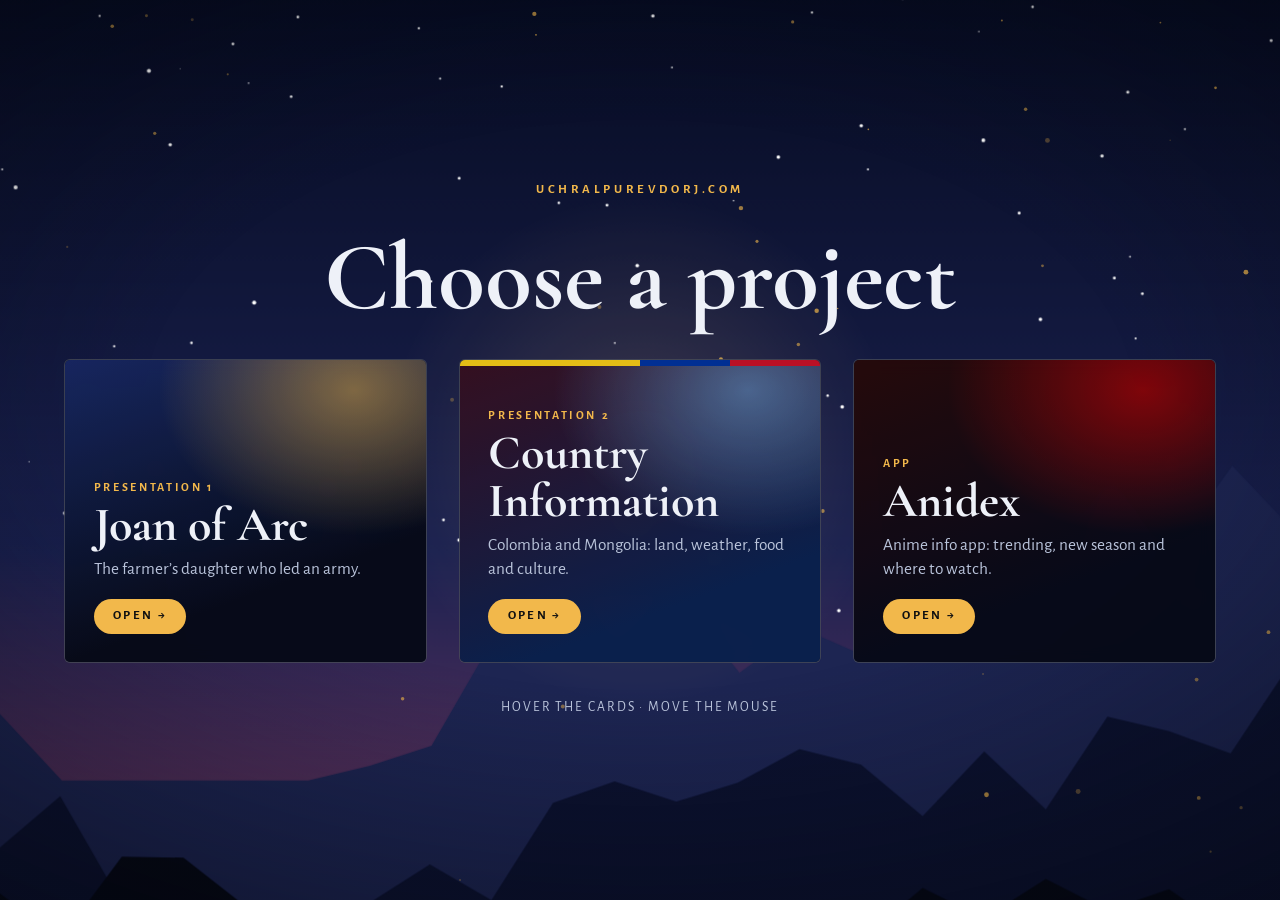
==== commit 4b20eea7: "Add Anidex card to the home page Co-Authored-By: Claude Sonnet 5.5 <noreply@anthropic.com> Claude-Se" ====
--- a/index.html
+++ b/index.html
@@ -4,8 +4,8 @@
 <meta charset="utf-8">
 <meta name="viewport" content="width=device-width, initial-scale=1, viewport-fit=cover">
 <meta name="color-scheme" content="dark">
-<meta name="description" content="Choose a presentation: Joan of Arc or Country Information (Colombia and Mongolia).">
-<title>Presentations</title>
+<meta name="description" content="Choose a project: Joan of Arc, Country Information (Colombia and Mongolia) or the Anidex anime info app.">
+<title>Projects</title>
 <link rel="preconnect" href="https://fonts.googleapis.com">
 <link rel="preconnect" href="https://fonts.gstatic.com" crossorigin>
 <link rel="stylesheet" href="https://fonts.googleapis.com/css2?family=Alegreya+Sans:wght@400;500;700&family=Cormorant+Garamond:wght@600;700&display=swap">
@@ -25,7 +25,7 @@
 main { position: relative; z-index: 2; min-height: 100vh; display: flex; flex-direction: column; align-items: center; justify-content: center; gap: clamp(1.4rem, 4vh, 2.6rem); padding: 40px clamp(16px, 5vw, 64px); text-align: center; }
 .eyebrow { margin: 0; font: 700 .8rem/1 var(--body); letter-spacing: .28em; text-transform: uppercase; color: var(--gold); }
 h1 { margin: 0; font: 700 clamp(2.8rem, 8vw, 6rem)/.95 var(--display); text-wrap: balance; }
-.choices { display: grid; grid-template-columns: repeat(2, minmax(0, 24rem)); gap: clamp(1rem, 3vw, 2rem); width: 100%; justify-content: center; perspective: 1100px; }
+.choices { display: grid; grid-template-columns: repeat(3, minmax(0, 24rem)); gap: clamp(1rem, 3vw, 2rem); width: 100%; justify-content: center; perspective: 1100px; }
 .card {
   --rx: 0deg; --ry: 0deg; position: relative; display: flex; flex-direction: column; justify-content: flex-end; gap: .5rem; min-height: clamp(13rem, 34vh, 19rem); padding: clamp(1.2rem, 3vw, 1.8rem);
   text-align: left; color: var(--linen); text-decoration: none; overflow: hidden; border-radius: 6px;
@@ -35,6 +35,7 @@
 .card::before { content: ''; position: absolute; inset: 0; z-index: -1; opacity: .9; transition: opacity .3s, transform .6s; }
 .card.joan::before { background: radial-gradient(90% 80% at 80% 10%, rgba(242, 184, 75, .55), transparent 60%), linear-gradient(160deg, #1a2a66, #070b18 70%); }
 .card.country::before { background: linear-gradient(90deg, #fcd116 0 50%, #0033a0 50% 75%, #ce1126 75%) top / 100% 6px no-repeat, radial-gradient(90% 80% at 80% 10%, rgba(124, 196, 255, .5), transparent 60%), linear-gradient(160deg, #3a1020, #0b2350 75%); }
+.card.anidex::before { background: radial-gradient(90% 80% at 80% 10%, rgba(255, 0, 0, .5), transparent 60%), linear-gradient(160deg, #2a0a0a, #070b18 70%); }
 .card:hover, .card:focus-visible { border-color: var(--gold); box-shadow: 0 18px 50px rgba(0, 0, 0, .5), 0 0 0 1px var(--gold) inset; outline: none; }
 .card:hover::before { transform: scale(1.06); }
 .card .k { font: 700 .75rem/1 var(--body); letter-spacing: .22em; text-transform: uppercase; color: var(--gold); }
@@ -43,6 +44,7 @@
 .card .go { margin-top: .6rem; display: inline-flex; align-items: center; gap: .6rem; align-self: flex-start; padding: .7rem 1.2rem; font: 700 .8rem/1 var(--body); letter-spacing: .18em; text-transform: uppercase; color: #111; background: var(--gold); border-radius: 99px; transition: gap .25s; }
 .card:hover .go, .card:focus-visible .go { gap: 1.1rem; }
 .foot { margin: 0; font-size: .85rem; letter-spacing: .14em; text-transform: uppercase; color: var(--muted); }
+@media (max-width: 1180px) { .choices { grid-template-columns: repeat(2, minmax(0, 24rem)); } .card.anidex { grid-column: 1 / -1; justify-self: center; width: 100%; max-width: 24rem; } }
 @media (max-width: 720px) { .choices { grid-template-columns: minmax(0, 26rem); } .card { min-height: 12rem; } .glow { display: none; } }
 @media (prefers-reduced-motion: reduce) { *, *::before, *::after { animation: none !important; transition-duration: .01s !important; } .ly { transform: none !important; } }
 </style>
@@ -58,8 +60,8 @@
 </div>
 <main>
   <p class="eyebrow">uchralpurevdorj.com</p>
-  <h1>Choose a presentation</h1>
-  <nav class="choices" aria-label="Presentations">
+  <h1>Choose a project</h1>
+  <nav class="choices" aria-label="Projects">
     <a class="card joan" href="joan-of-arc/">
       <span class="k">Presentation 1</span>
       <span class="t">Joan of Arc</span>
@@ -70,6 +72,12 @@
       <span class="k">Presentation 2</span>
       <span class="t">Country Information</span>
       <span class="d">Colombia and Mongolia: land, weather, food and culture.</span>
+      <span class="go">Open &rarr;</span>
+    </a>
+    <a class="card anidex" href="anidex/">
+      <span class="k">App</span>
+      <span class="t">Anidex</span>
+      <span class="d">Anime info app: trending, new season and where to watch.</span>
       <span class="go">Open &rarr;</span>
     </a>
   </nav>
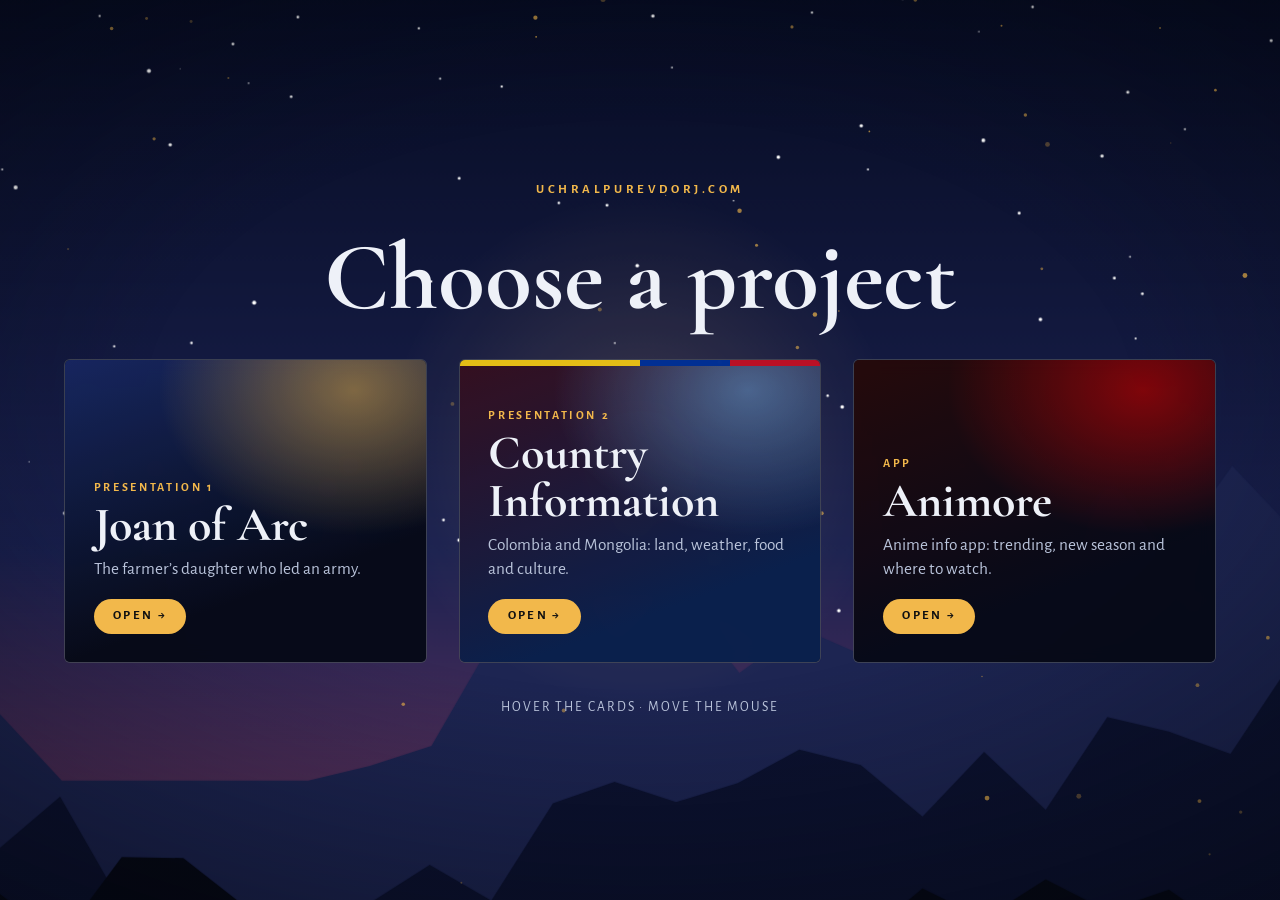
==== commit 82000b48: "Rename Anidex to Animore (v1.3.0) - App moved to /animore/; brand, manifest, i18n, storage keys, SW " ====
--- a/index.html
+++ b/index.html
@@ -4,7 +4,7 @@
 <meta charset="utf-8">
 <meta name="viewport" content="width=device-width, initial-scale=1, viewport-fit=cover">
 <meta name="color-scheme" content="dark">
-<meta name="description" content="Choose a project: Joan of Arc, Country Information (Colombia and Mongolia) or the Anidex anime info app.">
+<meta name="description" content="Choose a project: Joan of Arc, Country Information (Colombia and Mongolia) or the Animore anime info app.">
 <title>Projects</title>
 <link rel="preconnect" href="https://fonts.googleapis.com">
 <link rel="preconnect" href="https://fonts.gstatic.com" crossorigin>
@@ -35,7 +35,7 @@
 .card::before { content: ''; position: absolute; inset: 0; z-index: -1; opacity: .9; transition: opacity .3s, transform .6s; }
 .card.joan::before { background: radial-gradient(90% 80% at 80% 10%, rgba(242, 184, 75, .55), transparent 60%), linear-gradient(160deg, #1a2a66, #070b18 70%); }
 .card.country::before { background: linear-gradient(90deg, #fcd116 0 50%, #0033a0 50% 75%, #ce1126 75%) top / 100% 6px no-repeat, radial-gradient(90% 80% at 80% 10%, rgba(124, 196, 255, .5), transparent 60%), linear-gradient(160deg, #3a1020, #0b2350 75%); }
-.card.anidex::before { background: radial-gradient(90% 80% at 80% 10%, rgba(255, 0, 0, .5), transparent 60%), linear-gradient(160deg, #2a0a0a, #070b18 70%); }
+.card.animore::before { background: radial-gradient(90% 80% at 80% 10%, rgba(255, 0, 0, .5), transparent 60%), linear-gradient(160deg, #2a0a0a, #070b18 70%); }
 .card:hover, .card:focus-visible { border-color: var(--gold); box-shadow: 0 18px 50px rgba(0, 0, 0, .5), 0 0 0 1px var(--gold) inset; outline: none; }
 .card:hover::before { transform: scale(1.06); }
 .card .k { font: 700 .75rem/1 var(--body); letter-spacing: .22em; text-transform: uppercase; color: var(--gold); }
@@ -44,7 +44,7 @@
 .card .go { margin-top: .6rem; display: inline-flex; align-items: center; gap: .6rem; align-self: flex-start; padding: .7rem 1.2rem; font: 700 .8rem/1 var(--body); letter-spacing: .18em; text-transform: uppercase; color: #111; background: var(--gold); border-radius: 99px; transition: gap .25s; }
 .card:hover .go, .card:focus-visible .go { gap: 1.1rem; }
 .foot { margin: 0; font-size: .85rem; letter-spacing: .14em; text-transform: uppercase; color: var(--muted); }
-@media (max-width: 1180px) { .choices { grid-template-columns: repeat(2, minmax(0, 24rem)); } .card.anidex { grid-column: 1 / -1; justify-self: center; width: 100%; max-width: 24rem; } }
+@media (max-width: 1180px) { .choices { grid-template-columns: repeat(2, minmax(0, 24rem)); } .card.animore { grid-column: 1 / -1; justify-self: center; width: 100%; max-width: 24rem; } }
 @media (max-width: 720px) { .choices { grid-template-columns: minmax(0, 26rem); } .card { min-height: 12rem; } .glow { display: none; } }
 @media (prefers-reduced-motion: reduce) { *, *::before, *::after { animation: none !important; transition-duration: .01s !important; } .ly { transform: none !important; } }
 </style>
@@ -74,9 +74,9 @@
       <span class="d">Colombia and Mongolia: land, weather, food and culture.</span>
       <span class="go">Open &rarr;</span>
     </a>
-    <a class="card anidex" href="anidex/">
+    <a class="card animore" href="animore/">
       <span class="k">App</span>
-      <span class="t">Anidex</span>
+      <span class="t">Animore</span>
       <span class="d">Anime info app: trending, new season and where to watch.</span>
       <span class="go">Open &rarr;</span>
     </a>
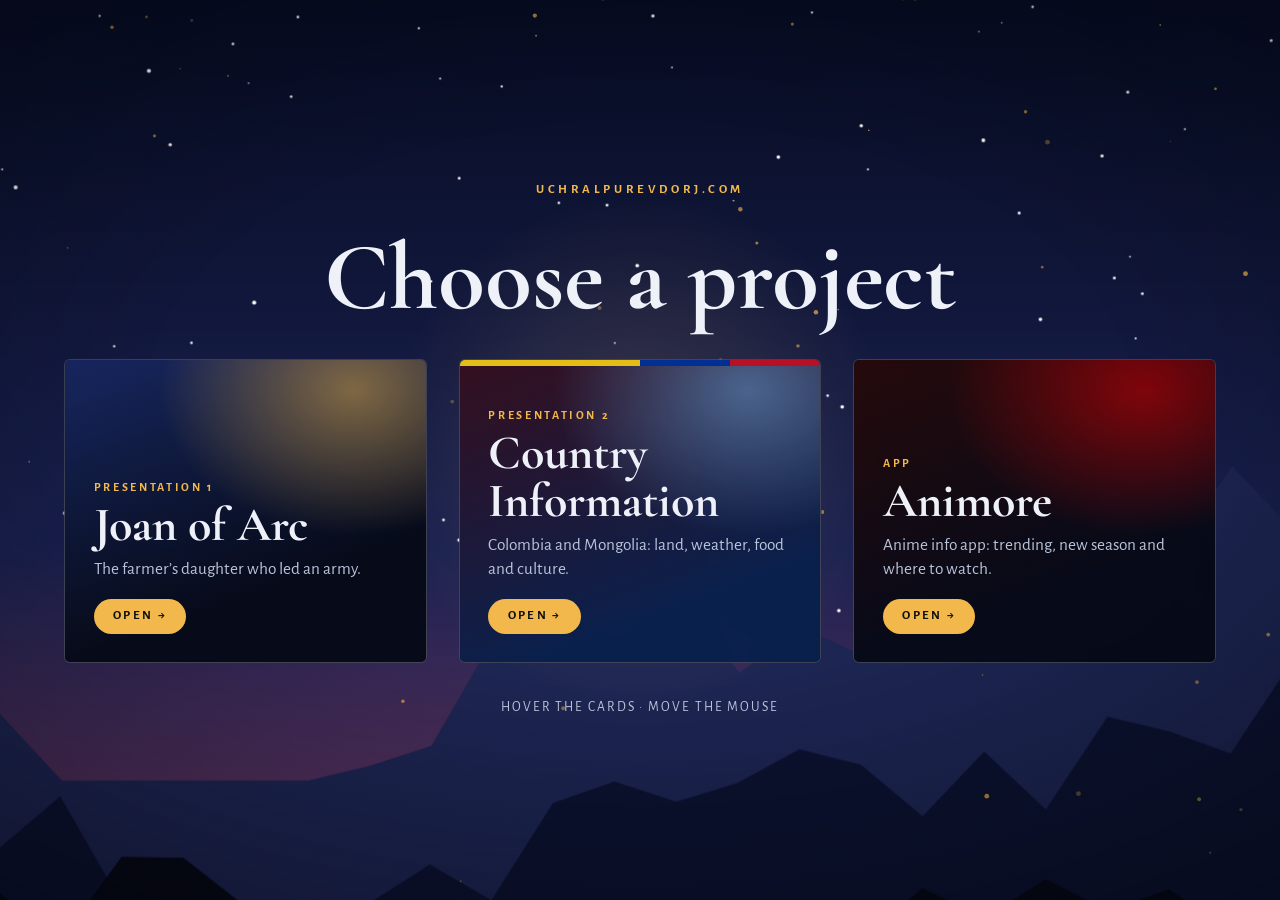
==== commit 83eb1330: "Animore moved to animore.studio /animore/ is now a redirect that carries the saved list and settings" ====
--- a/index.html
+++ b/index.html
@@ -74,7 +74,7 @@
       <span class="d">Colombia and Mongolia: land, weather, food and culture.</span>
       <span class="go">Open &rarr;</span>
     </a>
-    <a class="card animore" href="animore/">
+    <a class="card animore" href="https://animore.studio/">
       <span class="k">App</span>
       <span class="t">Animore</span>
       <span class="d">Anime info app: trending, new season and where to watch.</span>
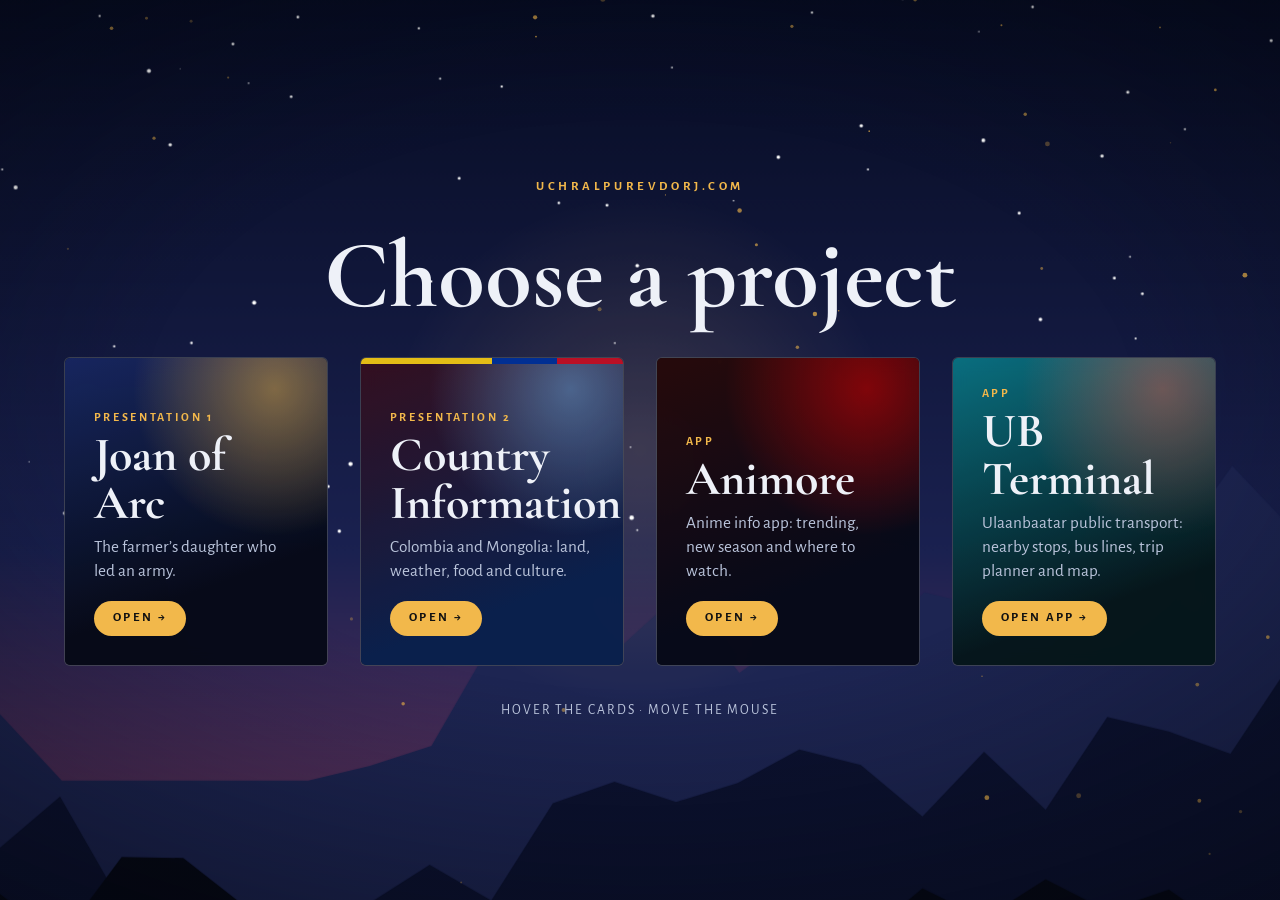
==== commit ae1fccaf: "Add UB Terminal web app (PWA) and link from home page Co-Authored-By: Claude Sonnet 5.5 <noreply@ant" ====
--- a/index.html
+++ b/index.html
@@ -25,7 +25,7 @@
 main { position: relative; z-index: 2; min-height: 100vh; display: flex; flex-direction: column; align-items: center; justify-content: center; gap: clamp(1.4rem, 4vh, 2.6rem); padding: 40px clamp(16px, 5vw, 64px); text-align: center; }
 .eyebrow { margin: 0; font: 700 .8rem/1 var(--body); letter-spacing: .28em; text-transform: uppercase; color: var(--gold); }
 h1 { margin: 0; font: 700 clamp(2.8rem, 8vw, 6rem)/.95 var(--display); text-wrap: balance; }
-.choices { display: grid; grid-template-columns: repeat(3, minmax(0, 24rem)); gap: clamp(1rem, 3vw, 2rem); width: 100%; justify-content: center; perspective: 1100px; }
+.choices { display: grid; grid-template-columns: repeat(2, minmax(0, 24rem)); gap: clamp(1rem, 3vw, 2rem); width: 100%; justify-content: center; perspective: 1100px; }
 .card {
   --rx: 0deg; --ry: 0deg; position: relative; display: flex; flex-direction: column; justify-content: flex-end; gap: .5rem; min-height: clamp(13rem, 34vh, 19rem); padding: clamp(1.2rem, 3vw, 1.8rem);
   text-align: left; color: var(--linen); text-decoration: none; overflow: hidden; border-radius: 6px;
@@ -35,6 +35,7 @@
 .card::before { content: ''; position: absolute; inset: 0; z-index: -1; opacity: .9; transition: opacity .3s, transform .6s; }
 .card.joan::before { background: radial-gradient(90% 80% at 80% 10%, rgba(242, 184, 75, .55), transparent 60%), linear-gradient(160deg, #1a2a66, #070b18 70%); }
 .card.country::before { background: linear-gradient(90deg, #fcd116 0 50%, #0033a0 50% 75%, #ce1126 75%) top / 100% 6px no-repeat, radial-gradient(90% 80% at 80% 10%, rgba(124, 196, 255, .5), transparent 60%), linear-gradient(160deg, #3a1020, #0b2350 75%); }
+.card.ubt::before { background: radial-gradient(90% 80% at 80% 10%, rgba(255, 107, 87, .45), transparent 60%), linear-gradient(160deg, #0B7A8A, #06181b 75%); }
 .card.animore::before { background: radial-gradient(90% 80% at 80% 10%, rgba(255, 0, 0, .5), transparent 60%), linear-gradient(160deg, #2a0a0a, #070b18 70%); }
 .card:hover, .card:focus-visible { border-color: var(--gold); box-shadow: 0 18px 50px rgba(0, 0, 0, .5), 0 0 0 1px var(--gold) inset; outline: none; }
 .card:hover::before { transform: scale(1.06); }
@@ -44,7 +45,7 @@
 .card .go { margin-top: .6rem; display: inline-flex; align-items: center; gap: .6rem; align-self: flex-start; padding: .7rem 1.2rem; font: 700 .8rem/1 var(--body); letter-spacing: .18em; text-transform: uppercase; color: #111; background: var(--gold); border-radius: 99px; transition: gap .25s; }
 .card:hover .go, .card:focus-visible .go { gap: 1.1rem; }
 .foot { margin: 0; font-size: .85rem; letter-spacing: .14em; text-transform: uppercase; color: var(--muted); }
-@media (max-width: 1180px) { .choices { grid-template-columns: repeat(2, minmax(0, 24rem)); } .card.animore { grid-column: 1 / -1; justify-self: center; width: 100%; max-width: 24rem; } }
+@media (min-width: 1181px) { .choices { grid-template-columns: repeat(4, minmax(0, 20rem)); } }
 @media (max-width: 720px) { .choices { grid-template-columns: minmax(0, 26rem); } .card { min-height: 12rem; } .glow { display: none; } }
 @media (prefers-reduced-motion: reduce) { *, *::before, *::after { animation: none !important; transition-duration: .01s !important; } .ly { transform: none !important; } }
 </style>
@@ -79,6 +80,12 @@
       <span class="t">Animore</span>
       <span class="d">Anime info app: trending, new season and where to watch.</span>
       <span class="go">Open &rarr;</span>
+    </a>
+    <a class="card ubt" href="ub-terminal/">
+      <span class="k">App</span>
+      <span class="t">UB Terminal</span>
+      <span class="d">Ulaanbaatar public transport: nearby stops, bus lines, trip planner and map.</span>
+      <span class="go">Open app &rarr;</span>
     </a>
   </nav>
   <p class="foot">Hover the cards &middot; move the mouse</p>
